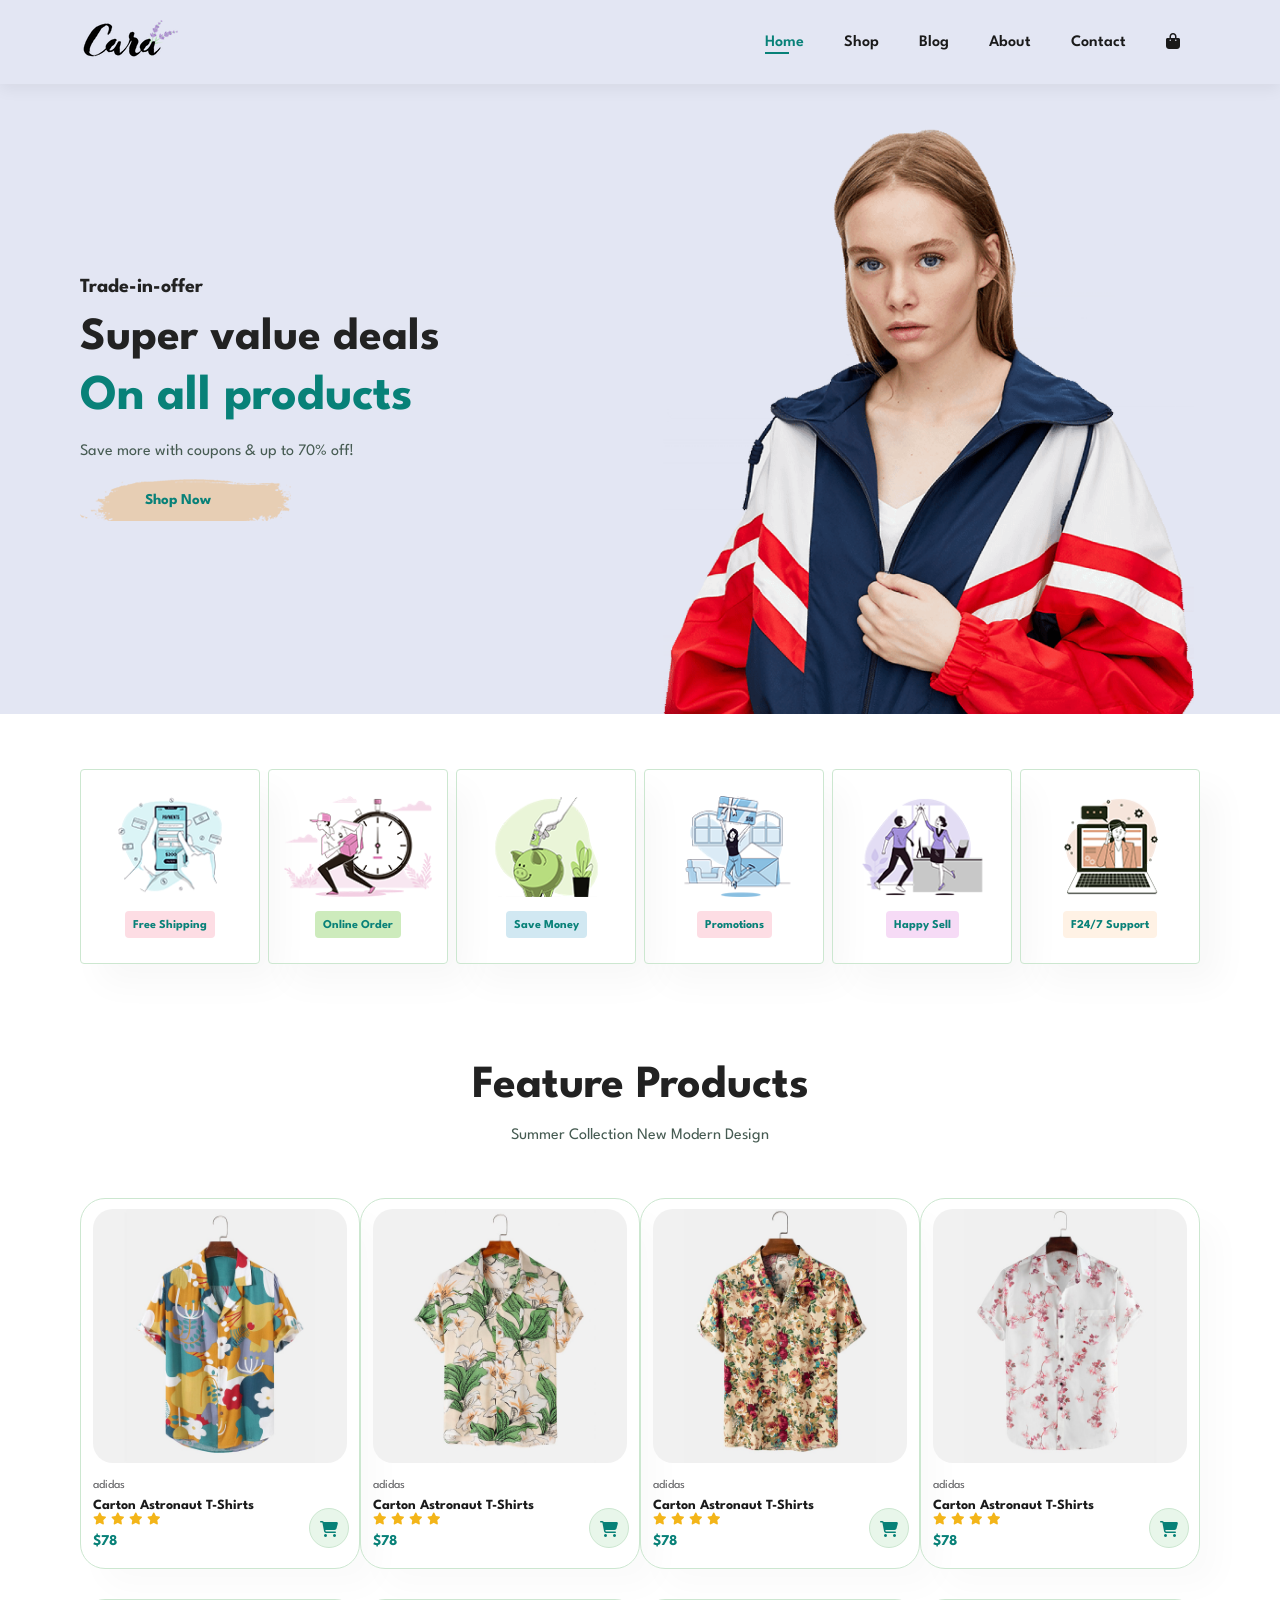
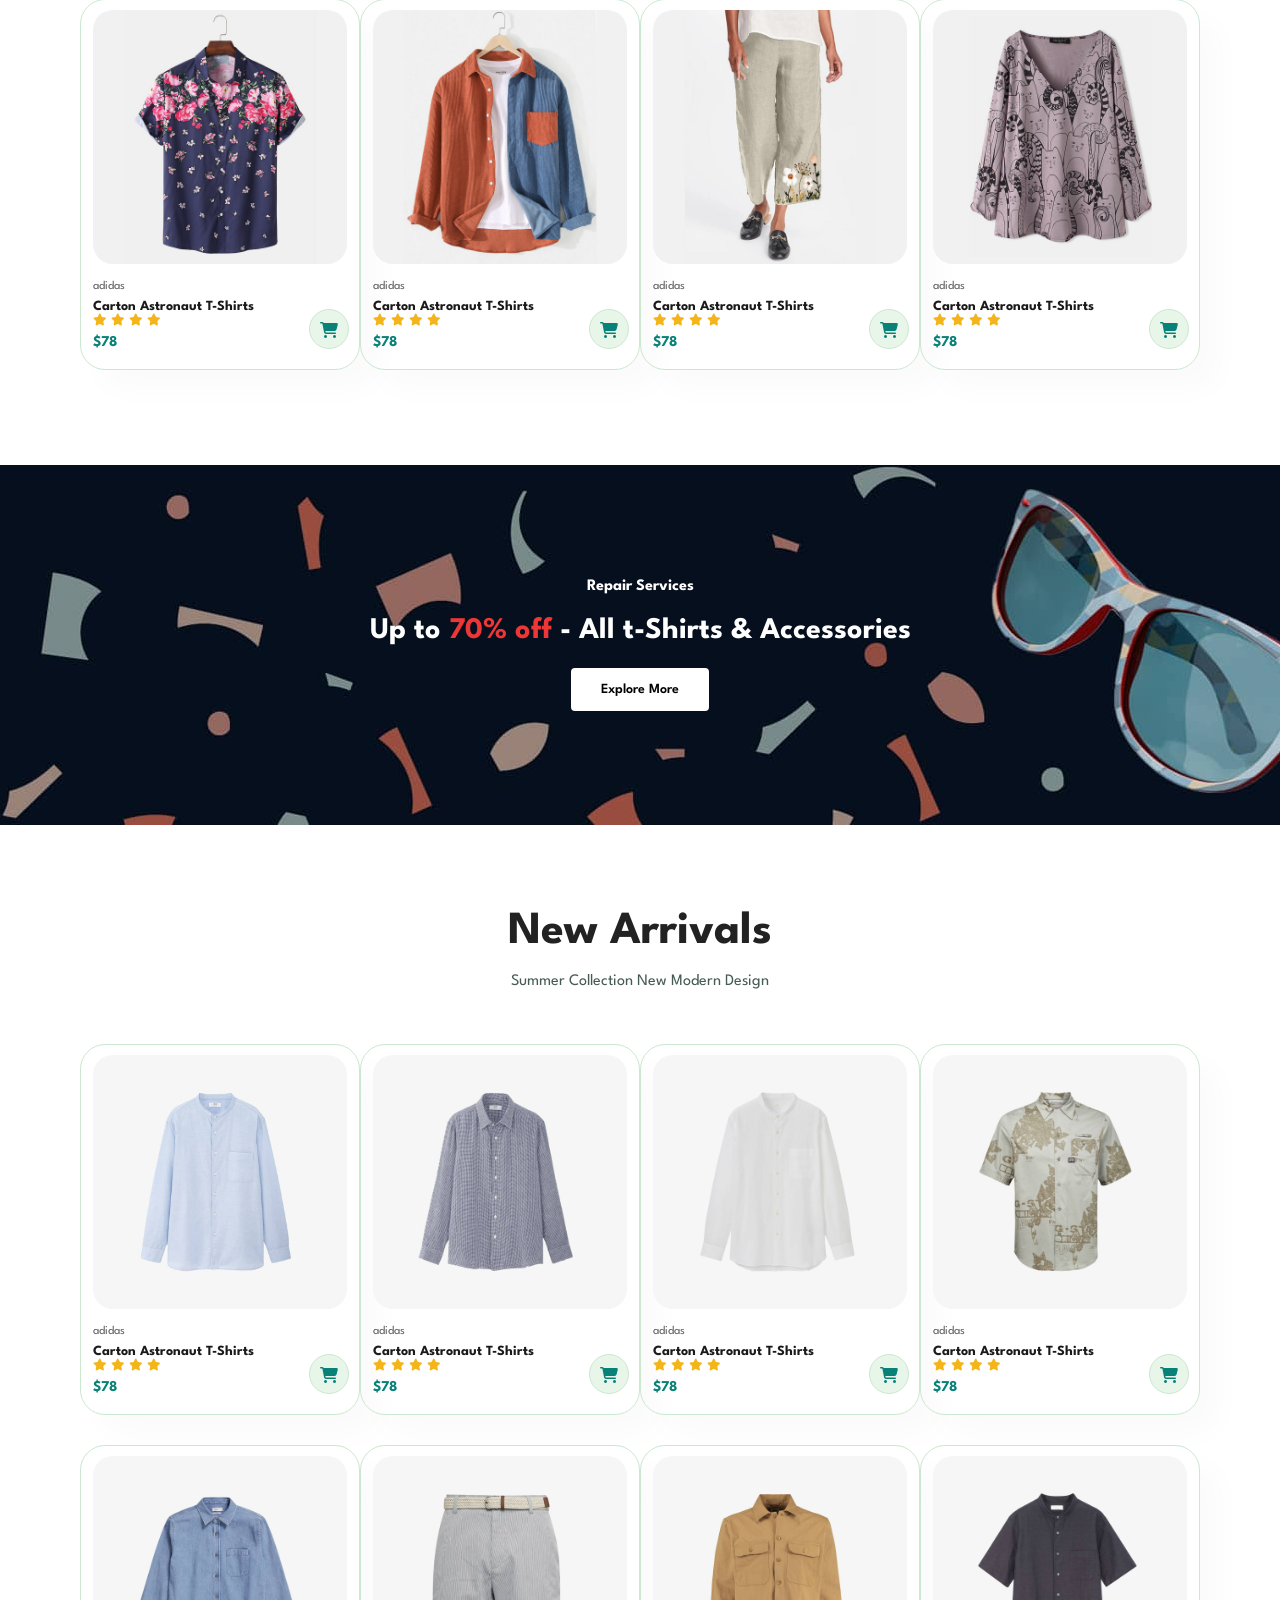
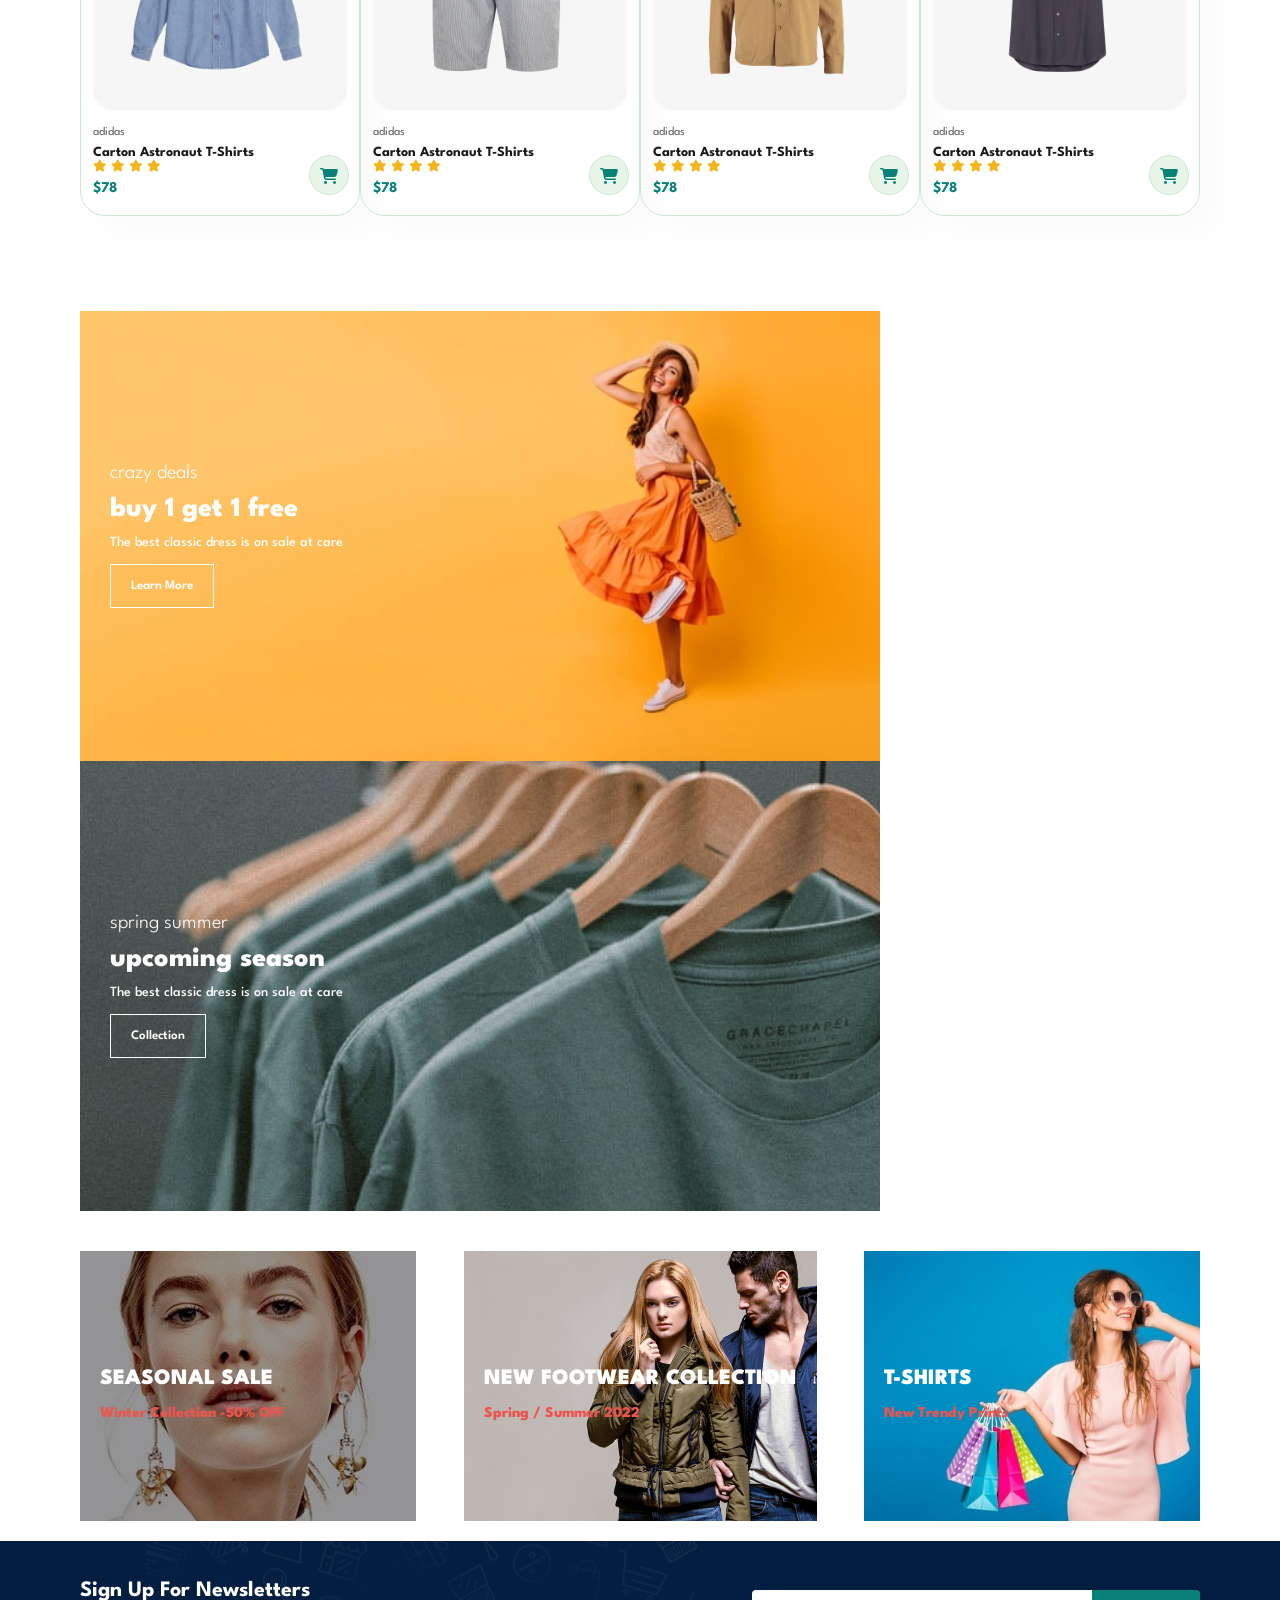
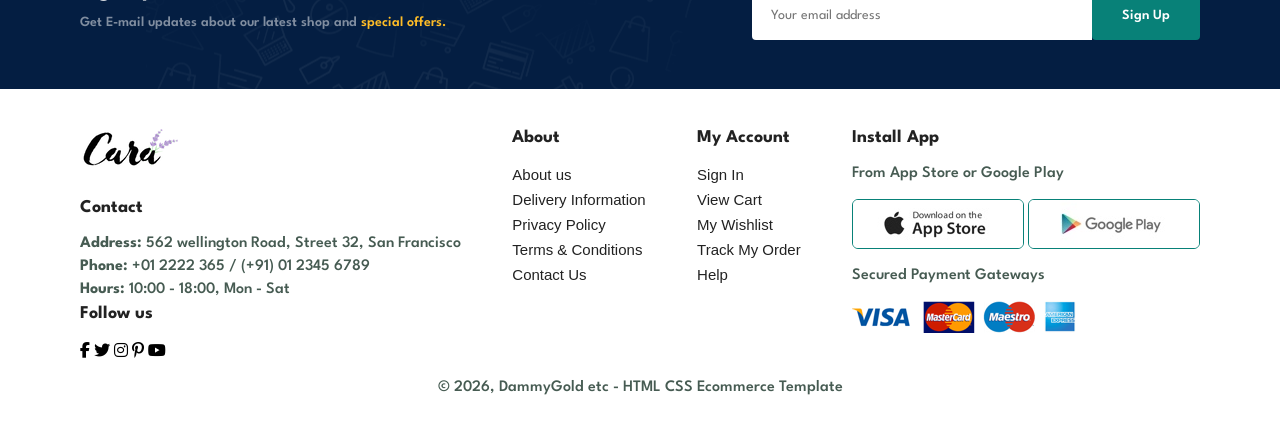
==== index.html @ b1c5bf8f "my practice on html css and javascript" ====
<!DOCTYPE html>
<html lang="en">

<head>
    <meta charset="UTF-8">
    <meta name="viewport" content="width=device-width, initial-scale=1.0">
    <title>FASHION | E-COMMERCE</title>
    <link rel="stylesheet" href="style.css">
    <link rel="stylesheet" href="https://cdnjs.cloudflare.com/ajax/libs/font-awesome/6.5.0/css/all.min.css">
</head>

<body>
    <section id="header">
        <a href="#"><img src="IMAGE/logo.png" class="logo" alt=""></a>
        <div>
            <ul id="navbar">
                <li><a class="active" href="index.html">Home</a></li>
                <li><a href="shop.html">Shop</a></li>
                <li><a href="blog.html">Blog</a></li>
                <li><a href="about.html">About</a></li>
                <li><a href="contact.html">Contact</a></li>
                <li id="lg-bag"><a href="cart.html"><i class="fa-solid fa-shopping-bag"></i></a></li>
                <a href="#" id="close"><i class="fa-solid fa-times "></i></a>
            </ul>
        </div>
        <div id="mobile">
            <a href="cart.html"><i class="fa-solid fa-shopping-bag"></i></a>
            <i id="bar" class="fa-solid fa-outdent"></i>
        </div>
    </section>
    <section id="hero">
        <h4>Trade-in-offer</h4>
        <h2>Super value deals</h2>
        <h1>On all products</h1>
        <p>Save more with coupons & up to 70% off!</p>
        <button>Shop Now</button>
    </section>
    <section id="feature" class="section-p1">
        <div class="feature-box">
            <img src="IMAGE/features/f1.png" alt="">
            <h6>Free Shipping</h6>
        </div>
        <div class="feature-box">
            <img src="IMAGE/features/f2.png " alt="">
            <h6>Online Order</h6>
        </div>
        <div class="feature-box">
            <img src="IMAGE/features/f3.png" alt="">
            <h6>Save Money</h6>
        </div>
        <div class="feature-box">
            <img src="IMAGE/features/f4.png" alt="">
            <h6>Promotions</h6>
        </div>
        <div class="feature-box">
            <img src="IMAGE/features/f5.png" alt="">
            <h6>Happy Sell</h6>
        </div>
        <div class="feature-box">
            <img src="IMAGE/features/f6.png" alt="">
            <h6>F24/7 Support</h6>
        </div>
    </section>
    <section id="product-1" class="section-p1">
        <h2>Feature Products</h2>
        <p>Summer Collection New Modern Design</p>
        <div class="pro-container">
            <div class="pro">
                <img src="IMAGE/products/f1.jpg" alt="">
                <div class="des">
                    <span>adidas </span>
                    <h5>Carton Astronaut T-Shirts</h5>
                    <div class="star">
                        <i class="fa-solid fa-star"></i>
                        <i class="fa-solid fa-star"></i>
                        <i class="fa-solid fa-star"></i>
                        <i class="fa-solid fa-star"></i>
                    </div>
                    <h4>$78</h4>
                </div>
                <a href=""><i class="fa fa-shopping-cart"></i></a>
            </div>
            <div class="pro">
                <img src="IMAGE/products/f2.jpg" alt="">
                <div class="des">
                    <span>adidas </span>
                    <h5>Carton Astronaut T-Shirts</h5>
                    <div class="star">
                        <i class="fa-solid fa-star"></i>
                        <i class="fa-solid fa-star"></i>
                        <i class="fa-solid fa-star"></i>
                        <i class="fa-solid fa-star"></i>
                    </div>
                    <h4>$78</h4>
                </div>
                <a href=""><i class="fa fa-shopping-cart"></i></a>
            </div>
            <div class="pro">
                <img src="IMAGE/products/f3.jpg" alt="">
                <div class="des">
                    <span>adidas </span>
                    <h5>Carton Astronaut T-Shirts</h5>
                    <div class="star">
                        <i class="fa-solid fa-star"></i>
                        <i class="fa-solid fa-star"></i>
                        <i class="fa-solid fa-star"></i>
                        <i class="fa-solid fa-star"></i>
                    </div>
                    <h4>$78</h4>
                </div>
                <a href=""><i class="fa fa-shopping-cart"></i></a>
            </div>
            <div class="pro">
                <img src="IMAGE/products/f4.jpg" alt="">
                <div class="des">
                    <span>adidas </span>
                    <h5>Carton Astronaut T-Shirts</h5>
                    <div class="star">
                        <i class="fa-solid fa-star"></i>
                        <i class="fa-solid fa-star"></i>
                        <i class="fa-solid fa-star"></i>
                        <i class="fa-solid fa-star"></i>
                    </div>
                    <h4>$78</h4>
                </div>
                <a href=""><i class="fa fa-shopping-cart"></i></a>
            </div>
            <div class="pro">
                <img src="IMAGE/products/f5.jpg" alt="">
                <div class="des">
                    <span>adidas </span>
                    <h5>Carton Astronaut T-Shirts</h5>
                    <div class="star">
                        <i class="fa-solid fa-star"></i>
                        <i class="fa-solid fa-star"></i>
                        <i class="fa-solid fa-star"></i>
                        <i class="fa-solid fa-star"></i>
                    </div>
                    <h4>$78</h4>
                </div>
                <a href=""><i class="fa fa-shopping-cart"></i></a>
            </div>
            <div class="pro">
                <img src="IMAGE/products/f6.jpg" alt="">
                <div class="des">
                    <span>adidas </span>
                    <h5>Carton Astronaut T-Shirts</h5>
                    <div class="star">
                        <i class="fa-solid fa-star"></i>
                        <i class="fa-solid fa-star"></i>
                        <i class="fa-solid fa-star"></i>
                        <i class="fa-solid fa-star"></i>
                    </div>
                    <h4>$78</h4>
                </div>
                <a href=""><i class="fa fa-shopping-cart"></i></a>
            </div>
            <div class="pro">
                <img src="IMAGE/products/f7.jpg" alt="">
                <div class="des">
                    <span>adidas </span>
                    <h5>Carton Astronaut T-Shirts</h5>
                    <div class="star">
                        <i class="fa-solid fa-star"></i>
                        <i class="fa-solid fa-star"></i>
                        <i class="fa-solid fa-star"></i>
                        <i class="fa-solid fa-star"></i>
                    </div>
                    <h4>$78</h4>
                </div>
                <a href=""><i class="fa fa-shopping-cart"></i></a>
            </div>
            <div class="pro">
                <img src="IMAGE/products/f8.jpg" alt="">
                <div class="des">
                    <span>adidas </span>
                    <h5>Carton Astronaut T-Shirts</h5>
                    <div class="star">
                        <i class="fa-solid fa-star"></i>
                        <i class="fa-solid fa-star"></i>
                        <i class="fa-solid fa-star"></i>
                        <i class="fa-solid fa-star"></i>
                    </div>
                    <h4>$78</h4>
                </div>
                <a href=""><i class="fa fa-shopping-cart"></i></a>
            </div>
        </div>

    </section>
    <section id="banner" class="section-m1">
        <h4>Repair Services</h4>
        <h2>Up to <span>70% off</span> - All t-Shirts & Accessories</h2>
        <button class="normal">Explore More</button>
    </section>
        <section id="product-1" class="section-p1">
        <h2>New Arrivals</h2>
        <p>Summer Collection New Modern Design</p>
        <div class="pro-container">
            <div class="pro">
                <img src="IMAGE/products/n1.jpg" alt="">
                <div class="des">
                    <span>adidas </span>
                    <h5>Carton Astronaut T-Shirts</h5>
                    <div class="star">
                        <i class="fa-solid fa-star"></i>
                        <i class="fa-solid fa-star"></i>
                        <i class="fa-solid fa-star"></i>
                        <i class="fa-solid fa-star"></i>
                    </div>
                    <h4>$78</h4>
                </div>
                <a href=""><i class="fa fa-shopping-cart"></i></a>
            </div>
            <div class="pro">
                <img src="IMAGE/products/n2.jpg" alt="">
                <div class="des">
                    <span>adidas </span>
                    <h5>Carton Astronaut T-Shirts</h5>
                    <div class="star">
                        <i class="fa-solid fa-star"></i>
                        <i class="fa-solid fa-star"></i>
                        <i class="fa-solid fa-star"></i>
                        <i class="fa-solid fa-star"></i>
                    </div>
                    <h4>$78</h4>
                </div>
                <a href=""><i class="fa fa-shopping-cart"></i></a>
            </div>
            <div class="pro">
                <img src="IMAGE/products/n3.jpg" alt="">
                <div class="des">
                    <span>adidas </span>
                    <h5>Carton Astronaut T-Shirts</h5>
                    <div class="star">
                        <i class="fa-solid fa-star"></i>
                        <i class="fa-solid fa-star"></i>
                        <i class="fa-solid fa-star"></i>
                        <i class="fa-solid fa-star"></i>
                    </div>
                    <h4>$78</h4>
                </div>
                <a href=""><i class="fa fa-shopping-cart"></i></a>
            </div>
            <div class="pro">
                <img src="IMAGE/products/n4.jpg" alt="">
                <div class="des">
                    <span>adidas </span>
                    <h5>Carton Astronaut T-Shirts</h5>
                    <div class="star">
                        <i class="fa-solid fa-star"></i>
                        <i class="fa-solid fa-star"></i>
                        <i class="fa-solid fa-star"></i>
                        <i class="fa-solid fa-star"></i>
                    </div>
                    <h4>$78</h4>
                </div>
                <a href=""><i class="fa fa-shopping-cart"></i></a>
            </div>
            <div class="pro">
                <img src="IMAGE/products/n5.jpg" alt="">
                <div class="des">
                    <span>adidas </span>
                    <h5>Carton Astronaut T-Shirts</h5>
                    <div class="star">
                        <i class="fa-solid fa-star"></i>
                        <i class="fa-solid fa-star"></i>
                        <i class="fa-solid fa-star"></i>
                        <i class="fa-solid fa-star"></i>
                    </div>
                    <h4>$78</h4>
                </div>
                <a href=""><i class="fa fa-shopping-cart"></i></a>
            </div>
            <div class="pro">
                <img src="IMAGE/products/n6.jpg" alt="">
                <div class="des">
                    <span>adidas </span>
                    <h5>Carton Astronaut T-Shirts</h5>
                    <div class="star">
                        <i class="fa-solid fa-star"></i>
                        <i class="fa-solid fa-star"></i>
                        <i class="fa-solid fa-star"></i>
                        <i class="fa-solid fa-star"></i>
                    </div>
                    <h4>$78</h4>
                </div>
                <a href=""><i class="fa fa-shopping-cart"></i></a>
            </div>
            <div class="pro">
                <img src="IMAGE/products/n7.jpg" alt="">
                <div class="des">
                    <span>adidas </span>
                    <h5>Carton Astronaut T-Shirts</h5>
                    <div class="star">
                        <i class="fa-solid fa-star"></i>
                        <i class="fa-solid fa-star"></i>
                        <i class="fa-solid fa-star"></i>
                        <i class="fa-solid fa-star"></i>
                    </div>
                    <h4>$78</h4>
                </div>
                <a href=""><i class="fa fa-shopping-cart"></i></a>
            </div>
            <div class="pro">
                <img src="IMAGE/products/n8.jpg" alt="">
                <div class="des">
                    <span>adidas </span>
                    <h5>Carton Astronaut T-Shirts</h5>
                    <div class="star">
                        <i class="fa-solid fa-star"></i>
                        <i class="fa-solid fa-star"></i>
                        <i class="fa-solid fa-star"></i>
                        <i class="fa-solid fa-star"></i>
                    </div>
                    <h4>$78</h4>
                </div>
                <a href=""><i class="fa fa-shopping-cart"></i></a>
            </div>
        </div>

    </section>
    <section id="sm-banner" class="section-p1">
        <div class="banner-box">
            <h4>crazy deals</h4>
            <h2>buy 1 get 1 free</h2>
            <span>The best classic dress is on sale at care</span>
            <button class="win">Learn More</button>
        </div>
        <div class="banner-box banner-box2">
            <h4>spring summer</h4>
            <h2>upcoming season</h2>
            <span>The best classic dress is on sale at care</span>
            <button class="win">Collection</button>
        </div>

    </section>
    <section id="banner-3">
        <div class="banner-box">
            <h2>SEASONAL SALE</h2>
            <h3>Winter Collection -50% OFF</h3>
        </div>
        <div class="banner-box banner-box2">
            <h2>NEW FOOTWEAR COLLECTION</h2>
            <h3>Spring / Summer 2022</h3>
        </div>
        <div class="banner-box banner-box3">
            <h2>T-SHIRTS</h2>
            <h3>New Trendy Prints</h3>
        </div>

    </section>
    <section id="newsletter" class="section-p1" class="section-m1">
        <div class="newstext">
            <h4>Sign Up For Newsletters</h4>
            <p>Get E-mail updates about our latest shop and <span>special offers.</span></p>
        </div>
        <div class="form">
            <input type="text" placeholder="Your email address">
            <button class="normal">Sign Up</button>
        </div>

    </section>
    <footer class="section-p1">
        <div class="col">
            <img class="logo" src="IMAGE/logo.png" alt="">
            <h4>Contact</h4>
            <p><strong>Address:</strong> 562 wellington Road, Street 32, San Francisco</p>
            <p><strong>Phone:</strong> +01 2222 365 / (+91) 01 2345 6789</p>
            <p><strong>Hours:</strong> 10:00 - 18:00, Mon - Sat</p> 
            <div class="follo">
                <h4>Follow us</h4>
                <div class="icon">
                    <i class="fab fa-facebook-f"></i>
                    <i class="fab fa-twitter"></i> 
                    <i class="fab fa-instagram"></i>
                    <i class="fab fa-pinterest-p"></i>
                    <i class="fab fa-youtube"></i>
                </div>
            </div>
        </div>
        <div class="col">
            <h4>About</h4>
            <a href="#">About us</a>
            <a href="#">Delivery Information</a>
            <a href="#">Privacy Policy</a>
            <a href="#">Terms & Conditions</a>
            <a href="#">Contact Us</a>
        </div>
        <div class="col">
            <h4>My Account</h4>
            <a href="#">Sign In</a>
            <a href="#">View Cart</a>
            <a href="#">My Wishlist</a>
            <a href="#">Track My Order</a>
            <a href="#">Help</a>
        </div>
        <div class="col install">
            <h4>Install App</h4>
            <p>From App Store or Google Play</p>
            <div class="row">
                <img src="IMAGE/pay/app.jpg" alt="">
                <img src="IMAGE/pay/play.jpg" alt="">
            </div>
            <p>Secured Payment Gateways</p>
            <img src="IMAGE/pay/pay.png" alt=""> 
        </div>
        <div class="copyright">
            <p>&copy; 2026, DammyGold etc - HTML CSS Ecommerce Template </p>
        </div>
        
    </footer>
</body>
<script src="script.js"></script>

</html>
---- style.css ----
@import url('https://fonts.googleapis.com/css2?family=Spartan:wght@100;200;300;400;500;600;700;800;900&display=swap');

* {
    margin: 0;
    padding: 0;
    box-sizing: border-box;
    font-family: 'Spartan', sans-serif;
}

h1 {
    font-size: 50px;
    line-height: 64px;
    color: #222;
}

h2 {
    font-size: 46px;
    line-height: 54px;
    color: #222;
}

h4 {
    font-size: 20px;
    color: #222;
}

h6 {
    font-weight: 700;
    font-size: 12px;
}

p {
    font-size: 16px;
    color: #465b52;
    margin: 15px 0 20px 0;
}

.section-p1 {
    padding: 40px 80px;
}

.section-m1 {
    margin: 40px 0;
}

button.normal {
    font-size: 14px;
    font-weight: 600;
    padding: 15px 30px;
    color: #000;
    background-color: #fff;
    border-radius: 4px;
    cursor: pointer;
    border: none;
    outline: none;
    transition: 0.2s;
}

button.win {
    font-size: 13px;
    font-weight: 600;
    padding: 15px 20px;
    color: #fff;
    background-color: transparent;
    cursor: pointer;
    border: 1px solid #fff;
    outline: none;
    transition: 0.2s;
}

body {
    width: 100%;
}

/* header start */
#header {
    padding: 20px 80px;
    background-color: #e3e6f3;
    display: flex;
    align-items: center;
    justify-content: space-between;
    box-shadow: 0 5px 15px rgba(0, 0, 0, 0.06);
    z-index: 999;
    position: sticky;
    top: 0;
    left: 0;
}

#navbar {
    display: flex;
    align-items: center;
    justify-content: center;
}

#navbar li {
    list-style: none;
    padding: 0 20px;
    position: relative;
}

#navbar li a {
    text-decoration: none;
    font-size: 16px;
    font-weight: 600;
    color: #1a1a1a;
    transition: 0.3s ease;
}

#navbar li a:hover,
#navbar li a.active {
    color: #088178;
}

#navbar li a.active::after,
#navbar li a:hover::after {
    content: "";
    width: 30%;
    height: 2px;
    background: #088178;
    position: absolute;
    bottom: -4px;
    left: 20px;
}

#mobile {
    display: none;
    align-items: center;
}

#close {
    display: none;
}

/* Hero Page */
#hero {
    background-image: url(IMAGE/hero4.png);
    height: 70vh;
    width: 100%;
    background-position: top 25% right 0;
    background-size: cover;
    padding: 0 80px;
    display: flex;
    align-items: flex-start;
    justify-content: center;
    flex-direction: column;
}

#hero h4 {
    padding-bottom: 15px;
}

#hero h1 {
    color: #088178;
}

#hero button {
    background-image: url(IMAGE/button.png);
    background-color: transparent;
    color: #088178;
    border: 0;
    padding: 14px 80px 14px 65px;
    background-repeat: no-repeat;
    cursor: pointer;
    font-weight: 700;
    font-size: 15px;
}

/* FEATURE PAGE */
#feature {
    display: flex;
    align-items: center;
    justify-content: space-between;
    flex-wrap: wrap;
}

#feature .feature-box {
    width: 180px;
    text-align: center;
    padding: 25px 15px;
    box-shadow: 20px 20px 34px rgba(0, 0, 0, 0.03);
    border: 1px solid #cce7d0;
    border-radius: 4px;
    margin: 15px 0;
}

#feature .feature-box:hover {
    box-shadow: 10px 10px 54px rgba(70, 62, 221, 0.1);
}

#feature .feature-box img {
    width: 100%;
    margin-bottom: 10px;
}

#feature .feature-box h6 {
    display: inline-block;
    padding: 9px 8px 6px 8px;
    line-height: 1;
    border-radius: 4px;
    color: #088178;
    background-color: #fddde4;
}

#feature .feature-box:nth-child(2) h6 {
    background-color: #cdebbc;
}

#feature .feature-box:nth-child(3) h6 {
    background-color: #d1e8f2;
}

#feature .feature-bo:nth-child(4) h6 {
    background-color: #cdd4f8;
}

#feature .feature-box:nth-child(5) h6 {
    background-color: #f6dbf6;
}

#feature .feature-box:nth-child(6) h6 {
    background-color: #fff2e5;
}

/* Product page */
#product-1 {
    text-align: center;
}

#product-1 .pro {
    width: 23%;
    min-width: 280px;
    padding: 10px 12px;
    border: 1px solid #cce7d0;
    border-radius: 25px;
    cursor: pointer;
    box-shadow: 20px 20px 30px rgba(0, 0, 0, 0.02);
    margin: 15px 0;
    position: relative;
}

#product-1 .pro:hover {
    box-shadow: 20px 20px 30px rgba(0, 0, 0, 0.06);
}

#product-1 .pro img {
    width: 100%;
    border-radius: 20px;
}

#product-1 .pro .des {
    text-align: start;
    padding: 10px 0;
}

#product-1 .pro .des span {
    color: #606063;
    font-size: 12px;
}

#product-1 .pro .des h5 {
    padding-top: 7px;
    color: #1a1a1a;
    font-size: 14px;
}

#product-1 .pro .des i {
    font-size: 12px;
    color: rgb(243, 181, 25);
}

#product-1 .pro .des h4 {
    padding-top: 7px;
    font-size: 15px;
    font-weight: 700;
    color: #088178;
}

#product-1 .pro .fa-shopping-cart {
    width: 40px;
    height: 40px;
    line-height: 40px;
    background-color: #e8f6ea;
    border-radius: 50px;
    font-weight: 700;
    color: #088178;
    border: 1px solid #cce7d0;
    position: absolute;
    bottom: 20px;
    right: 10px;
}

#product-1 .pro-container {
    display: flex;
    justify-content: space-between;
    align-items: center;
    padding-top: 20px;
    flex-wrap: wrap;
}

/* Banner page */
#banner {
    display: flex;
    flex-direction: column;
    justify-content: center;
    align-items: center;
    text-align: center;
    background-image: url(IMAGE/banner/b2.jpg);
    width: 100%;
    height: 40vh;
    background-size: cover;
    background-position: center;
}

#banner h4 {
    color: #fff;
    font-size: 16px;
}

#banner h2 {
    color: #fff;
    font-size: 30px;
    padding: 10px 0;
}

#banner h2 span {
    color: #ef3636;
}

#banner button:hover {
    color: #fff;
    background: #088178;
}

/* banner box  */
#sm-banner {
    display: flex;
    justify-content: space-between;
    flex-wrap: wrap;
}

#sm-banner .banner-box {
    display: flex;
    flex-direction: column;
    justify-content: center;
    align-items: flex-start;
    background-image: url(IMAGE/banner/b17.jpg);
    min-width: 800px;
    height: 50vh;
    background-size: cover;
    background-position: center;
    padding: 30px;
}

#sm-banner .banner-box2 {
    background-image: url(IMAGE/banner/b10.jpg);
}

#sm-banner h4 {
    color: #fff;
    font-size: 20px;
    font-weight: 300;
}

#sm-banner h2 {
    color: #fff;
    font-size: 28px;
    font-weight: 800;
}

#sm-banner span {
    color: #fff;
    font-size: 14px;
    font-weight: 500;
    padding-bottom: 15px;
}

#sm-banner .banner-box:hover button {
    background: #088178;
    border: 1px solid #088178;

}

/* BANNER 3 */
#banner-3 {
    display: flex;
    justify-content: space-between;
    flex-wrap: wrap;
    padding: 0 80px;
}

#banner-3 .banner-box {
    display: flex;
    flex-direction: column;
    justify-content: center;
    align-items: flex-start;
    background-image: url(IMAGE/banner/b7.jpg);
    min-width: 30%;
    height: 30vh;
    background-size: cover;
    background-position: center;
    padding: 20px;
    margin-bottom: 20px;
}

#banner-3 .banner-box2 {
    background-image: url(IMAGE/banner/b4.jpg);
}

#banner-3 .banner-box3 {
    background-image: url(IMAGE/banner/b18.jpg);
}

#banner-3 h2 {
    color: #fff;
    font-weight: 900;
    font-size: 22px;
}

#banner-3 h3 {
    color: #ec544e;
    font-weight: 800;
    font-size: 15px;
}

/* NEWSLETTER */
#newsletter {
    display: flex;
    justify-content: space-between;
    flex-wrap: wrap;
    align-items: center;
    background-image: url(IMAGE/banner/b14.png);
    background-repeat: no-repeat;
    background-position: 20% 30%;
    background-color: #041e42;
}

#newsletter h4 {
    font-size: 22px;
    font-weight: 700;
    color: #fff;
}

#newsletter p {
    font-size: 14px;
    font-weight: 600;
    color: #818ea0;
}

#newsletter p span {
    color: #ffbd27;
}

#newsletter .form {
    display: flex;
    width: 40%;
}

#newsletter input {
    height: 3.125rem;
    padding: 0 1.25em;
    font-size: 14px;
    width: 100%;
    border: 1px solid transparent;
    border-radius: 4px;
    outline: none;
    border-top-right-radius: 0;
    border-bottom-right-radius: 0;
}

#newsletter button {
    background-color: #088178;
    color: #fff;
    white-space: nowrap;
    border-top-left-radius: 0;
    border-top-left-radius: 0;
}

/* footer section */
footer {
    display: flex;
    flex-wrap: wrap;
    justify-content: space-between;
}

footer .col {
    display: flex;
    flex-direction: column;
    align-items: flex-start;
    margin-bottom: 20px;
}

footer .logo {
    margin-bottom: 30px;
}

footer h4 {
    font-size: 18px;
    font-weight: 700;
    padding-bottom: 20px;
}

footer p {
    font-size: 16px;
    font-weight: 550;
    margin: 0 0 8px 0;
}

footer a {
    font-size: 15px;
    font-family: 'Segoe UI', Tahoma, Geneva, Verdana, sans-serif;
    font-weight: 500;
    text-decoration: none;
    color: #222;
    margin: 0 0 8px 0;
}

footer .follow {
    margin-top: 20px;
}

footer .follow i {
    color: #465b52;
    padding-right: 4px;
    cursor: pointer;
}

footer .install .row img {
    border: 1px solid #088178;
    border-radius: 6px;
}

footer .install img {
    margin: 10px 0 15px 0;
}

footer .follow i:hover,
footer a:hover {
    color: #088178;
}

footer .copyright {
    width: 100%;
    text-align: center;
}

/* RESPONSIVENESS */
@media (max-width: 799px) {
    .section-p1 {
        padding: 40px 40px;
    }

    #navbar {
        display: flex;
        flex-direction: column;
        align-items: flex-start;
        justify-content: flex-start;
        position: fixed;
        top: 0;
        right: -300px;
        height: 100vh;
        width: 300px;
        background-color: #e3e6f3;
        box-shadow: 0 40px 60px rgba(0, 0, 0, 0.1);
        padding: 80px 0 0 10px;
        transition: 0.3s;
    }

    #navbar.active {
        right: 0px;
    }

    #navbar li {
        margin-bottom: 25px;
    }

    #mobile {
        display: flex;
        align-items: center;
    }

    #mobile i {
        color: #1a1a1a;
        font-size: 24px;
        padding-left: 20px;
    }

    #close {
        display: initial;
        position: absolute;
        top: 30px;
        left: 30px;
        color: #222;
        font-size: 24px;
    }

    #lg-bag {
        display: none;

    }

    #hero {
        height: 70vh;
        padding: 0 80px;
        background-position: top 305 right 30%;
    }

    #feature {
        justify-content: center;
    }

    #feature .feature-box {
        margin: 15px 15px;
    }

    #product-1 .pro-container {
        justify-content: center;
    }

    #product-1 .pro {
        margin: 15px;
    }

    #banner {
        height: 20vh;
    }

    #sm-banner .banner-box {

        min-width: 100%;
        height: 50vh;
        padding: 30px;
    }

    #banner-3 {
        padding: 0 40px;
    }

    #banner-3 .banner-box {
        width: 28%;
    }

    #newsletter .form {
        width: 70%;
    }

    /* blog */
    #blog .blog-img {
    width: 100% !important;
    margin-right: 0px !important;
}
#blog .blog-box{
    display: flex;
    gap: 40px!important;
}
#blog img{
    height: 200px !important;
} 
#blog .blog-box h1{
    font-size: 60px !important;
    
}
/* contact page */
#form-details {
    padding: 40px !important;
    border: 1px solid #e1e1e1;
}
#form-details form {
    width: 50% !important;
}
/* cart page */

}

@media (max-width: 477px) {
    .section-p1 {
        padding: 20px;
    }

    #header {
        padding: 10px 30px;
    }

    h1 {
        font-size: 38px;
    }

    h2 {
        font-size: 32px;

    }

    #hero {
        padding: 0 20px;
        background-position: 55%;
    }

    #feature {
        justify-content: space-between;
    }

    #feature .feature-box {
        width: 155px;
        margin: 0 0 15px 0;
    }

    #product-1 .pro {
        width: 100%;
    }

    #banner {
        height: 40vh;
    }

    #sm-banner .banner-box {
        height: 40vh;
    }

    #sm-banner .banner-box2 {
        margin-top: 20px;
    }

    #banner-3 {
        padding: 0 20px;
    }

    #banner-3 .banner-box {
        width: 100%;
    }
    #newsletter .form{
    width: 100%;
} 
#newsletter {
    padding:40px 20px;
}
footer .copyright{
    text-align: start;
} 

/* SINGLE PRODUCT */
#prodetails{
    display: flex;
    flex-direction: column;
}
#prodetails .single-pro-image {
    width: 100% !important;
    margin-right: 0px;
}
#prodetails .single-pro-details {
    width: 100% !important;
}
/* BLOG PAGE */
#blog .blog-box {
    display: flex;
    flex-direction: column;
    align-items: flex-start;
}
#blog {
    padding: 100px 20px 0 20px !important;
}
#blog .blog-img {
    width: 100% !important;
    margin-right: 0px !important;
}
/* ABOUT PAGE  */
#about-head {
    flex-direction: column;
}
#about-head img {
    width: 100% !important;
    margin-bottom: 20px;
}
#about-head div {
    padding-left: 0px !important;
}
#about-app .video {
    width: 100% !important;
}
h1 {
    font-size: 30px !important;
}
/* Contact Page */
#contact-details {
    flex-direction: column;   
}
#contact-details .details {
    width: 100% !important;
    margin-bottom: 30px !important;
}
#contact-details .map {
    width: 100% !important;
}
#form-details {
    margin: 10px !important;
    padding: 30px 10px !important;
    flex-wrap: wrap;
}
#form-details form {
    width: 100% !important;
    margin-bottom: 30px!important;
}
/* cart page */
#cart-add {
    flex-direction: column;
}
#coupon{
    width: 100% !important;
}
#subtotal {
    width: 100% !important;
    padding: 20px !important;
}
}



/* SHOP STYLING */
#page-header{
    background-image: url(IMAGE/banner/b1.jpg);
    width: 100%;
    height: 40vh;
    background-size: cover;
    display: flex;
    justify-content: center;
    text-align: center;
    flex-direction: column;
    padding: 14px;
}
#page-header h2, #page-header p {
    color: #fff;
}
#pagination{
    text-align: center;
}
#pagination a{
    text-decoration: none;
    background-color: #088178;
    padding: 15px 20px;
    border-radius: 4px;
    color: #fff;
    font-weight: 600;
}
#pagination a i{
    font-size: 16px;
    font-weight: 600;
}

/* SINGLE PRODUCT */
#prodetails{
    display: flex;
    margin-top: 20px;

}
#prodetails .single-pro-image{
    width: 30%;
    margin-right: 50px;
}
.small-img-group{
    display: flex;
    justify-content: space-between;
}
.small-img-col{
    flex-basis: 24%;
    cursor: pointer;
}

#prodetails .single-pro-details{
    width: 30%;
    padding-top: 30px;
}
#prodetails .single-pro-details h4{
    padding: 40px 0 20px 0;
}
#prodetails .single-pro-details h2{
    font-size: 26px;
}
#prodetails .single-pro-details select{
    display: block;
    padding: 5px 10px;
    margin-bottom: 10px;
}
#prodetails .single-pro-details input{
    width: 50px;
    height: 47px;
    padding-left: 10px;
    font-size: 16px;
    margin-right: 10px;
}
#prodetails .single-pro-details input:focus{
    outline: none;
}
#prodetails .single-pro-details button{
    background-color: #088178;
    color: #fff;
}
#prodetails .single-pro-details span{
    line-height: 25px;
    text-align: justify!important;
    font-size: 18px;
}


/* BLOG STYLING */
#page-header.blog-header{
    background-image: url(IMAGE/banner/b19.jpg);
}
#blog{
    padding: 150px 150px 0 150px;
}

#blog .blog-box{
    display: flex;
    align-items: center;
    width: 100%;
    position: relative;
    padding-bottom: 90px;
}
#blog .blog-img{
    width: 50%; 
    margin-right: 40px;
}
#blog img{
    width: 100%;
    height: 400px;
    object-fit: cover;
} 
#blog .blog-details a{
    text-decoration: none;
    font-size: 20px;
    color: #000;
    font-weight: 700;
    position: relative;
    transition: 0.3s;
}
#blog .blog-details a::after{
    content: "";
    width: 50px;
    height: 1px;
    background-color: #000;
    position: absolute;
    top: 9px;
    right: -60px;
}
#blog .blog-details a:hover{
    color: #088178;
}
#blog .blog-details a:hover::after{
    background-color: #088178;
}
#blog .blog-box h1{
    position: absolute;
    top: -40px;
    left: 0;
    font-size: 80px;
    font-weight: 700;
    color: #c9cbce;
    z-index: -9;
}


/* ABOUT STYLING */
#page-header.about-header{
    background-image: url(IMAGE/about/banner.png);
}
#about-head{
    display: flex;
    align-items: center;
}
#about-head img{
    width: 50%;
    height: auto;
}
#about-head div{
    padding-left: 40px;
}
#about-app{
    text-align: center;
}
#about-app .video{
    width: 70%;
    height: 100%;
    margin: 30px auto 0 auto;
}
#about-app .video video{
    width: 100%;
    height: 100%;
    border-radius: 20px;
}


/* contact page */
#contact-details{
    display: flex;
    align-items: center;
    justify-content: space-between;
}
#contact-details .details{
    width: 40%;
}
#contact-details .details span, #form-details form span{
    font-size: 20px;
}
#contact-details .details h2, #form-details form h2{
    font-size: 26px;
    line-height: 35px;
    padding: 20px 0;
}
#contact-details .details h3{
    font-size: 16px;
    padding-bottom: 15px;
}
#contact-details .details li{
    list-style: none;
    display: flex;
    padding: 10px 0;
}
#contact-details .details li i{
    font-size: 14px;
    padding-right: 22px;
}
#contact-details .details li p{
    margin: 0;
    font-size: 14px;
}
#contact-details .map{
    width: 55%;
    height: 400px;
}
#contact-details .map iframe{
    width: 100%;
    height: 100%;
}
#form-details{
    display: flex;
    justify-content: space-between;
    margin: 30px;
    padding: 80px;
    border: 1px solid #e1e1e1 ;
}
#form-details form{
    width: 65%;
    display: flex;
    flex-direction: column;
    align-items: flex-start;
}
#form-details form input, #form-details form  textarea{
    width: 100%;
    padding: 12px 15px;
    outline: none;
    margin-bottom: 20px;
    border: 1px solid #e1e1e1;
}
#form-details form button{
    background-color: #088178;
    color: white;
}
#form-details .people div{
    padding-bottom: 25px;
    display: flex;
    align-items: flex-start;
}
#form-details .people div img{
    width: 65px;
    height: 65px;
    object-fit: cover;
    margin-right: 15px;
}
#form-details .people div p{
    margin: 0;
    font-size: 13px;
    line-height: 25px;
}
#form-details .people div p span{
    display: block;
    font-size: 16px;
    font-weight: 600;
    color: #000;
}
/* CART PAGE */
#cart{
    overflow-x: auto;
}
#cart table{
    width: 100%;
    border-collapse: collapse;
    table-layout: fixed;
    white-space: nowrap;
}
#cart table img{
    width: 70px;
}
#cart table td:nth-child(1){
    width: 100px;
    text-align: center;
}
#cart table td:nth-child(2){
    width: 150px;
    text-align: center;
}
#cart table td:nth-child(3){
    width: 250px;
    text-align: center;
}
#cart table td:nth-child(4),#cart table td:nth-child(5),#cart table td:nth-child(6){
    width: 150px;
    text-align: center;
}
#cart table td:nth-child(5) input{
    width: 70px;
    padding: 10px 5px 10px 15px;
}
#cart table thead{
    border: 1px solid #e2e9e1;
    border-left: none;
    border-right: none;
}
#cart table thead td{
    font-weight: 700;
    text-transform: uppercase;
    font-size: 13px;
    padding: 18px 0;
}
#cart table tbody tr td{
    padding-top: 15px;
}
#cart table tbody td{
    font-size: 13px;
}
#cart-add{
    display: flex;
    flex-wrap: wrap;
    justify-content: space-between;
}
#coupon{
    width: 50%;
    margin-bottom: 30px;
}
#coupon h3, #subtotal h3{
    padding-bottom: 15px;
}
#coupon input{
    padding: 10px 20px;
    outline: none;
    width: 60%;
    margin-right: 10px;
    border: 1px solid #e2e9e1;
}
#coupon button, #subtotal button{
    background-color: #088178;
    color: #fff;
    padding: 12px 20px;
}
#subtotal{
    width: 50%;
    margin-bottom: 30px;
    border: 1px solid #e2e9e1;
    padding: 30px;
}
#subtotal table{
    border-collapse: collapse;
    width: 100%;
    margin-bottom: 20px;
}
#subtotal table td{
    width: 50%;
    border: 1px solid #e2e9e1;
    padding: 10px;
    font-size: 13px;
}
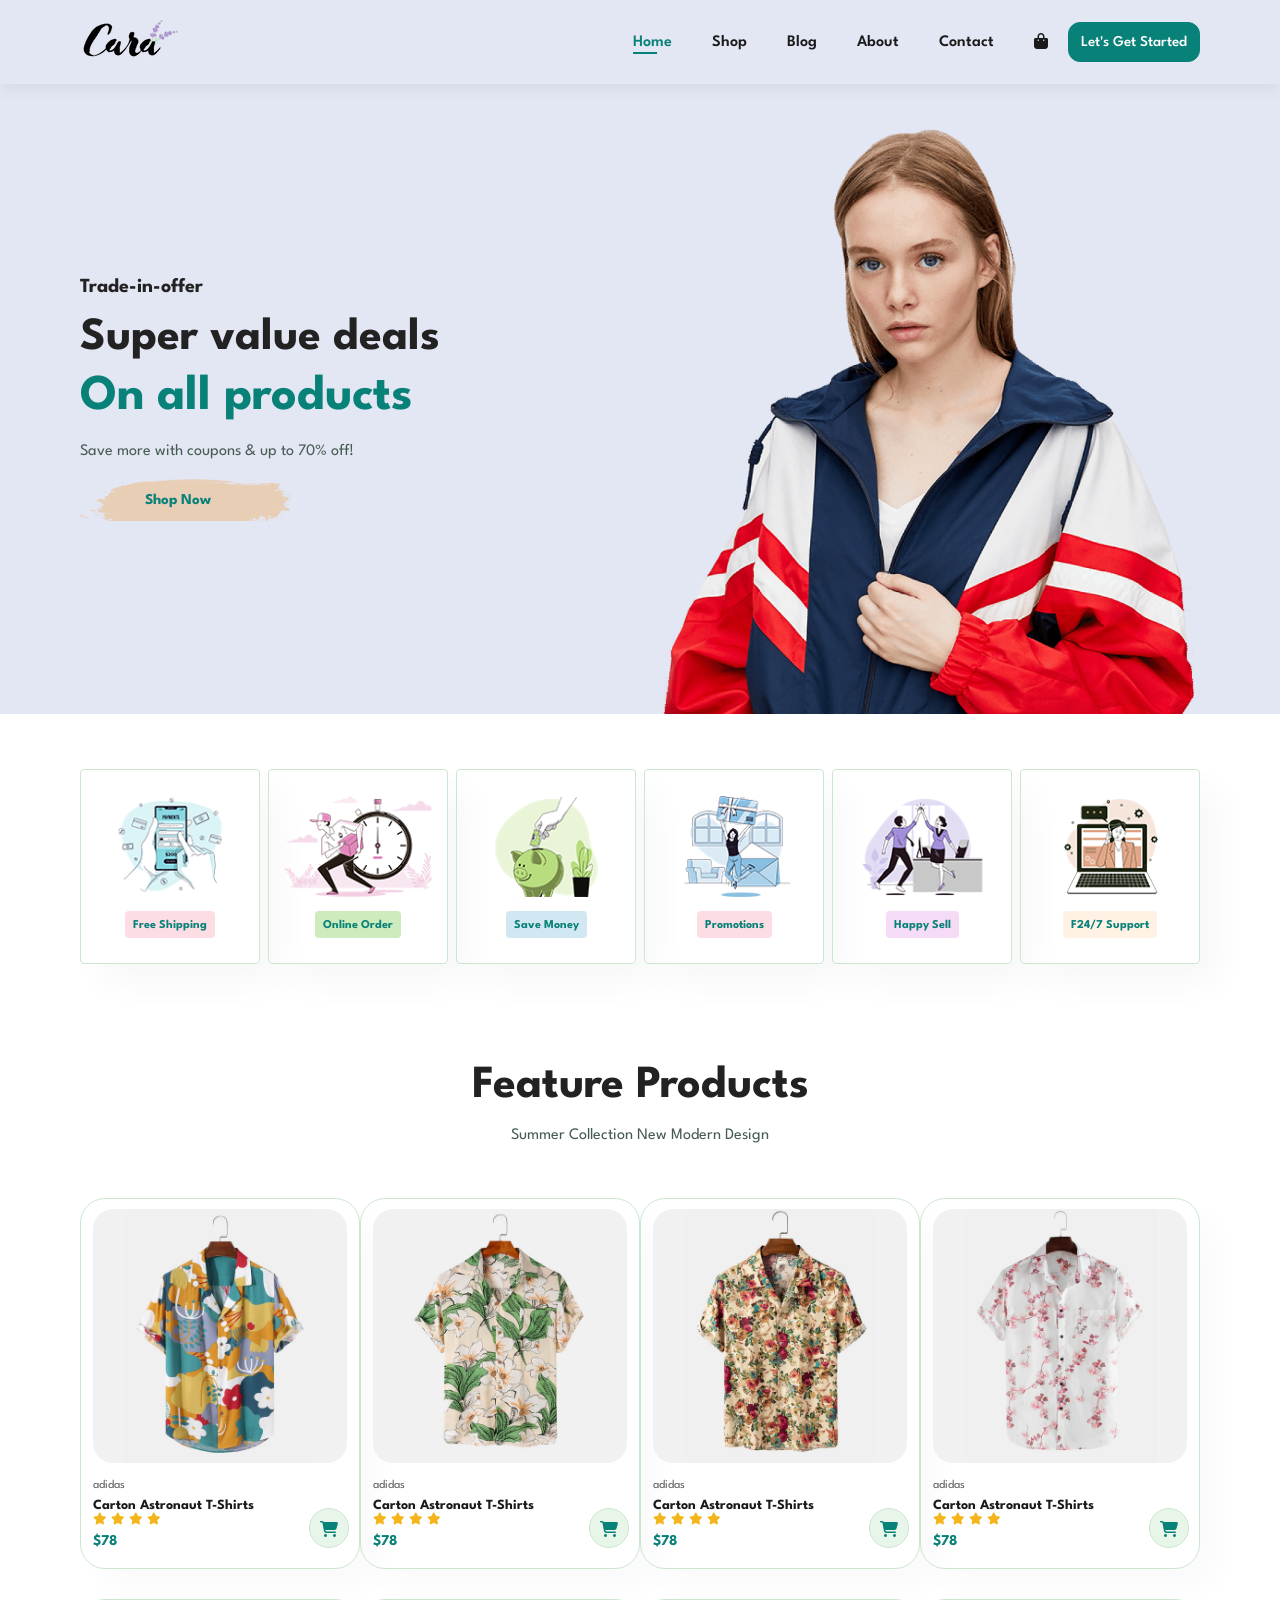
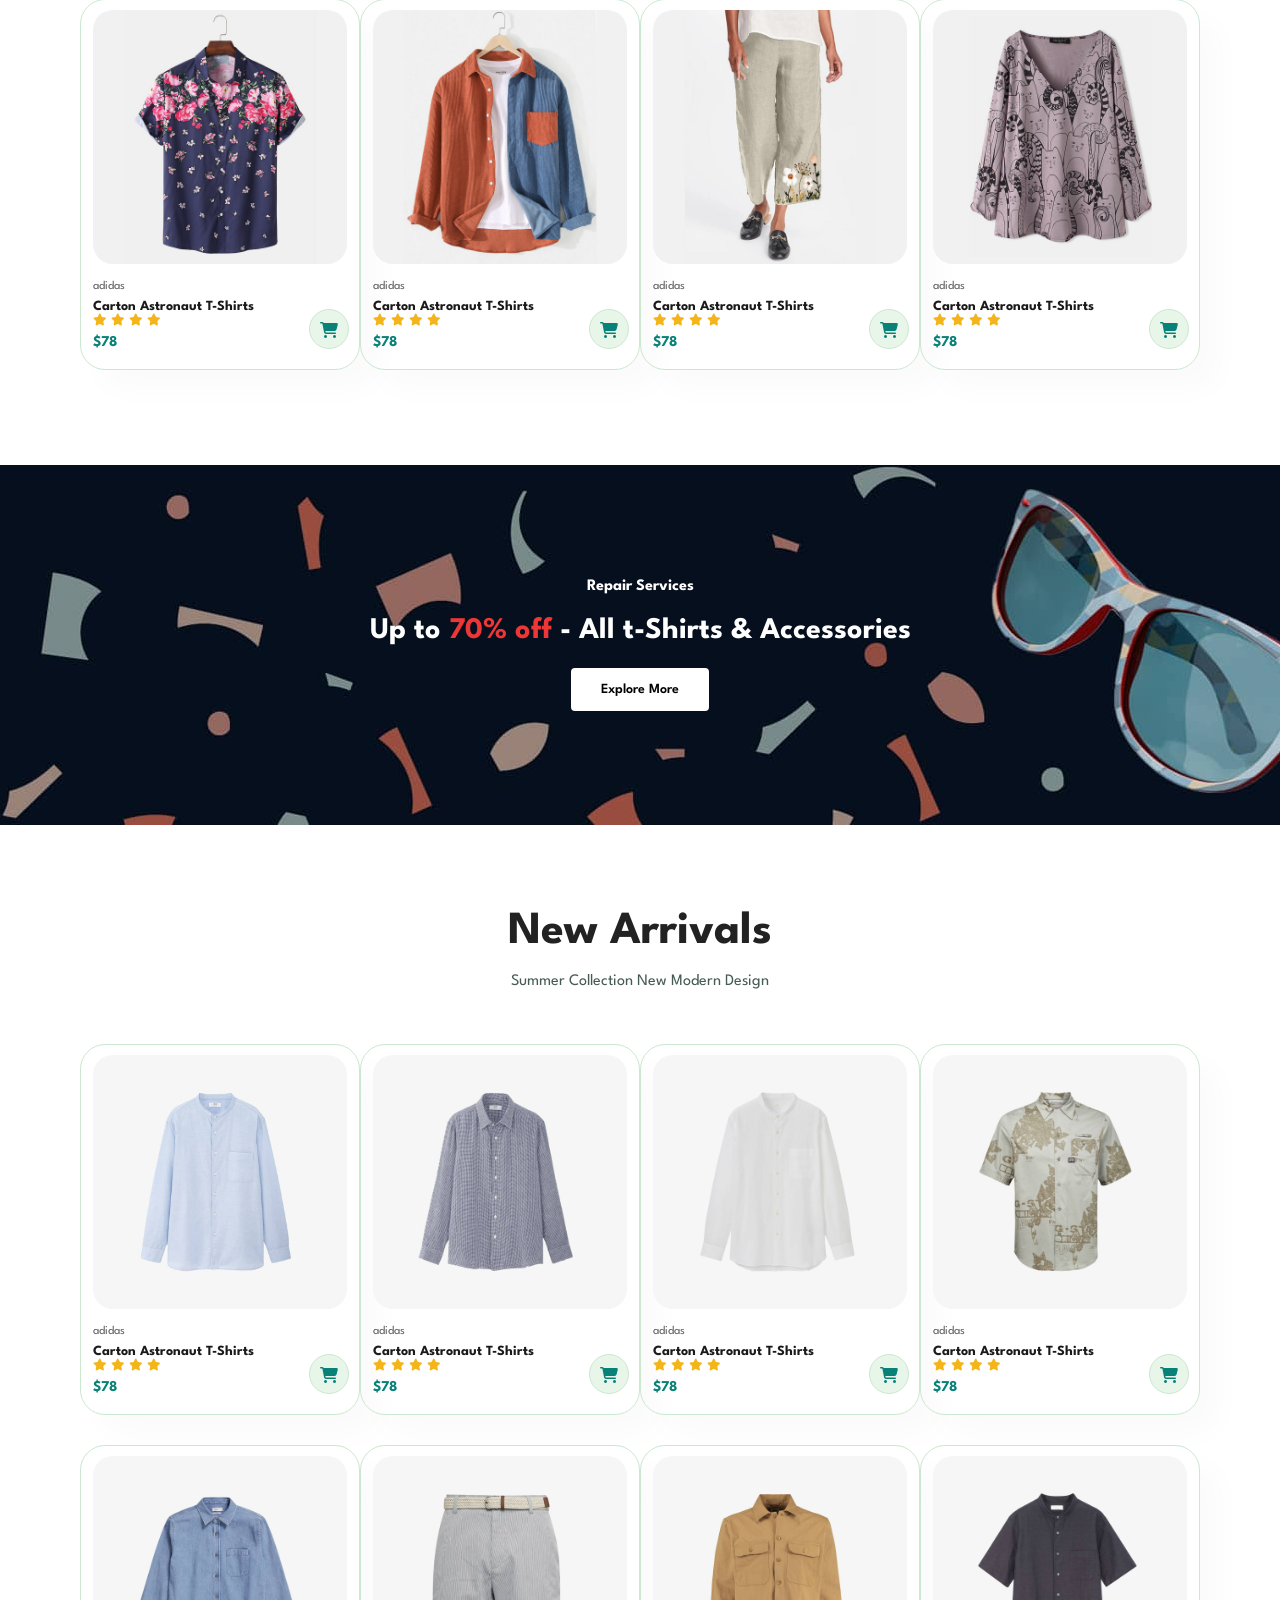
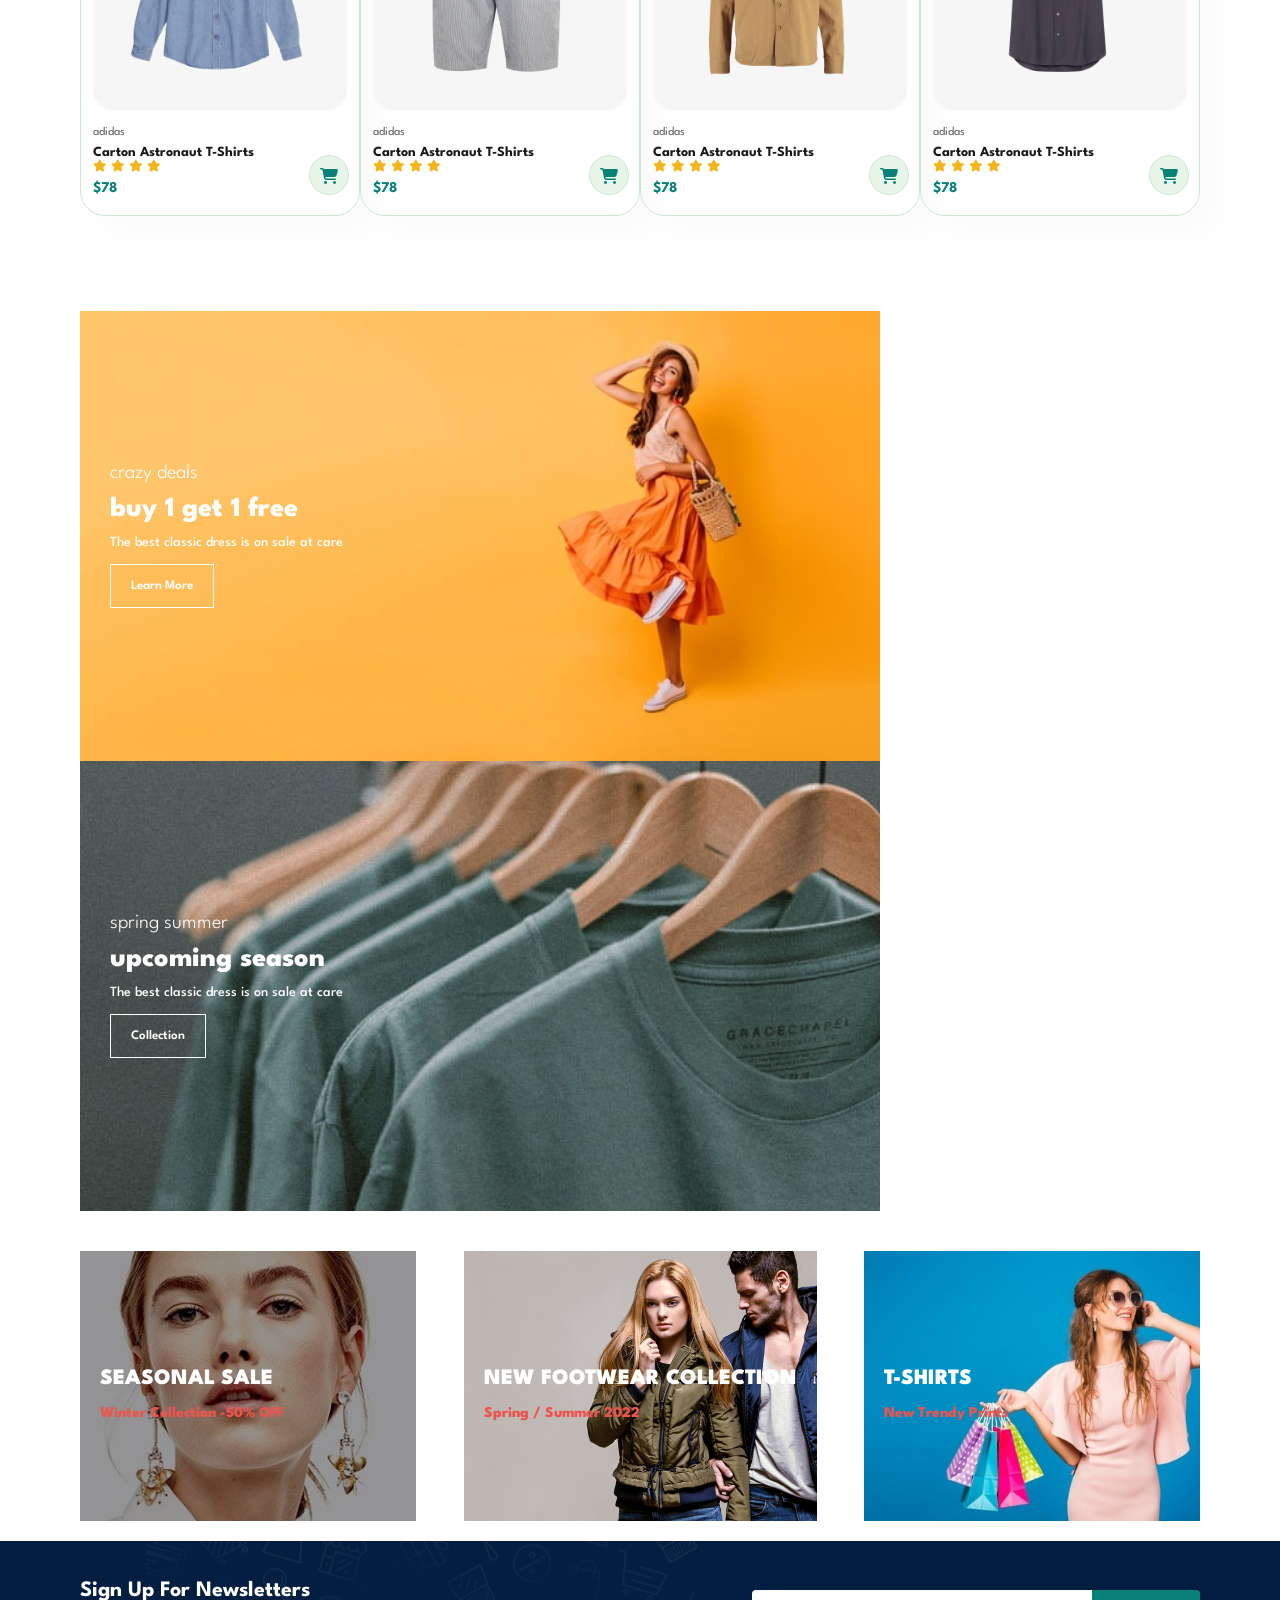
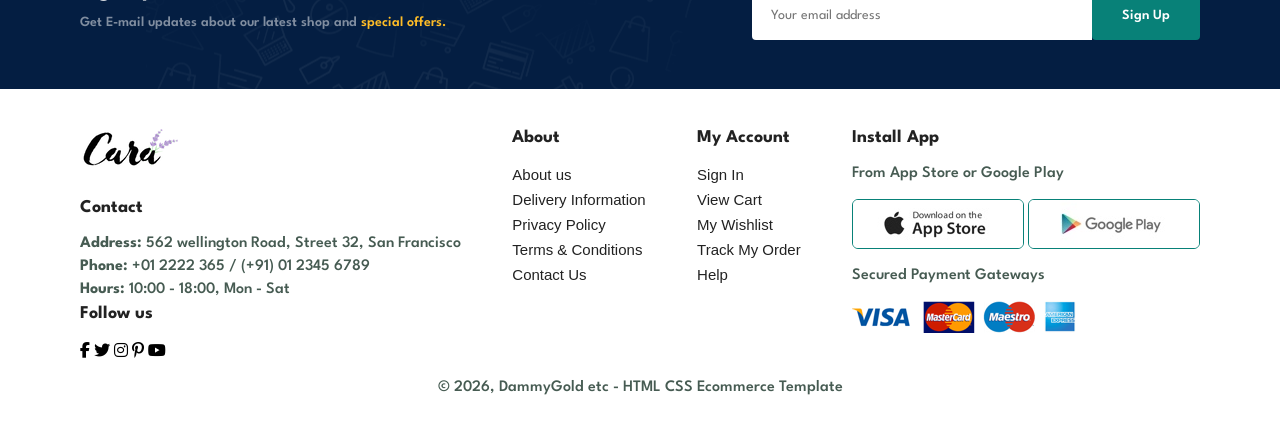
==== commit 1c35be83: "feat: add user authentication pages with Login and Signup functionality" ====
--- a/index.html
+++ b/index.html
@@ -20,6 +20,7 @@
                 <li><a href="about.html">About</a></li>
                 <li><a href="contact.html">Contact</a></li>
                 <li id="lg-bag"><a href="cart.html"><i class="fa-solid fa-shopping-bag"></i></a></li>
+                <a href="Signup.html"><button>Let's Get Started</button></a>
                 <a href="#" id="close"><i class="fa-solid fa-times "></i></a>
             </ul>
         </div>
--- a/style.css
+++ b/style.css
@@ -68,6 +68,24 @@
     transition: 0.2s;
 }
 
+#navbar a button{
+    width: 100%;
+    padding: 12px;  
+    border-radius: 12px;
+    border: 1px solid #088178;
+    font-weight: 550;
+    font-size: 15px;
+    background: #088178;
+    cursor: pointer;
+    color: white;
+    transition: 1s;
+}
+
+#navbar a button:hover{
+    color: #088178;
+    background-color: #E3E6F3;
+}
+
 body {
     width: 100%;
 }
@@ -121,6 +139,7 @@
     bottom: -4px;
     left: 20px;
 }
+
 
 #mobile {
     display: none;
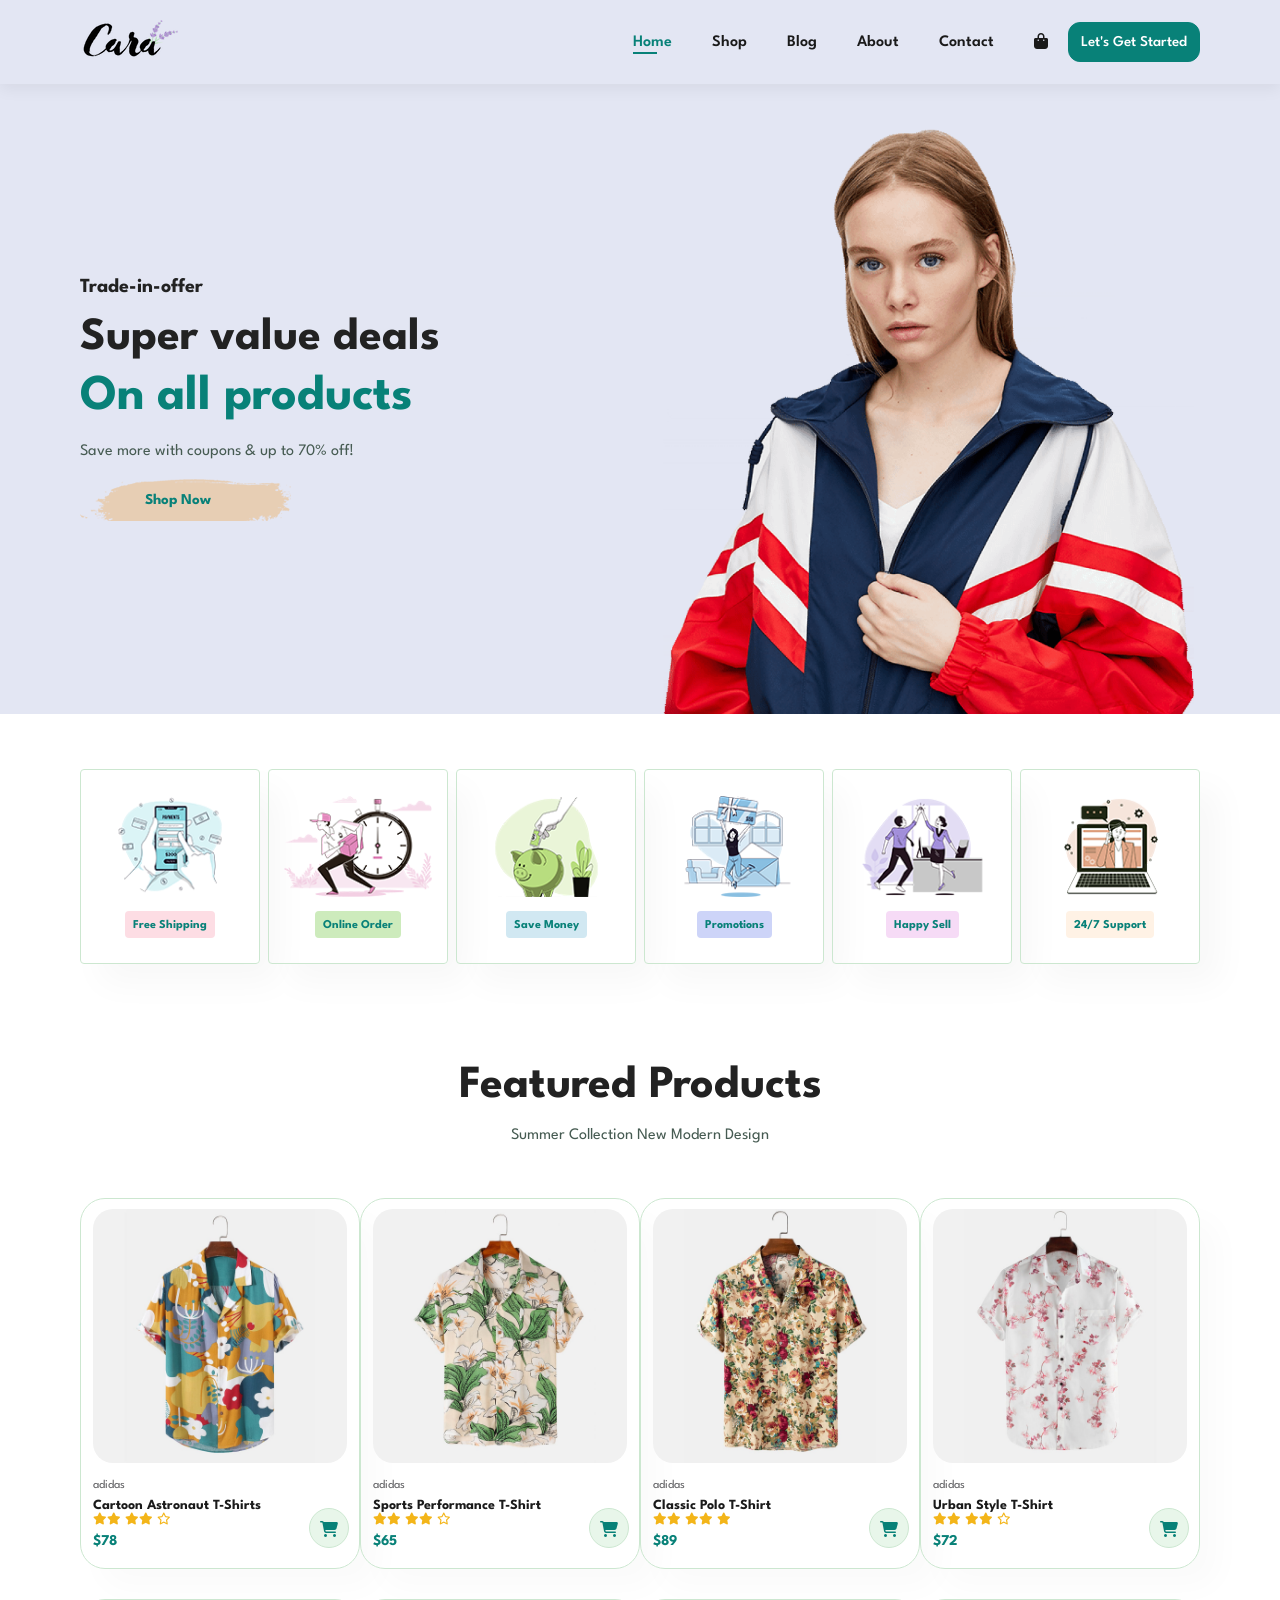
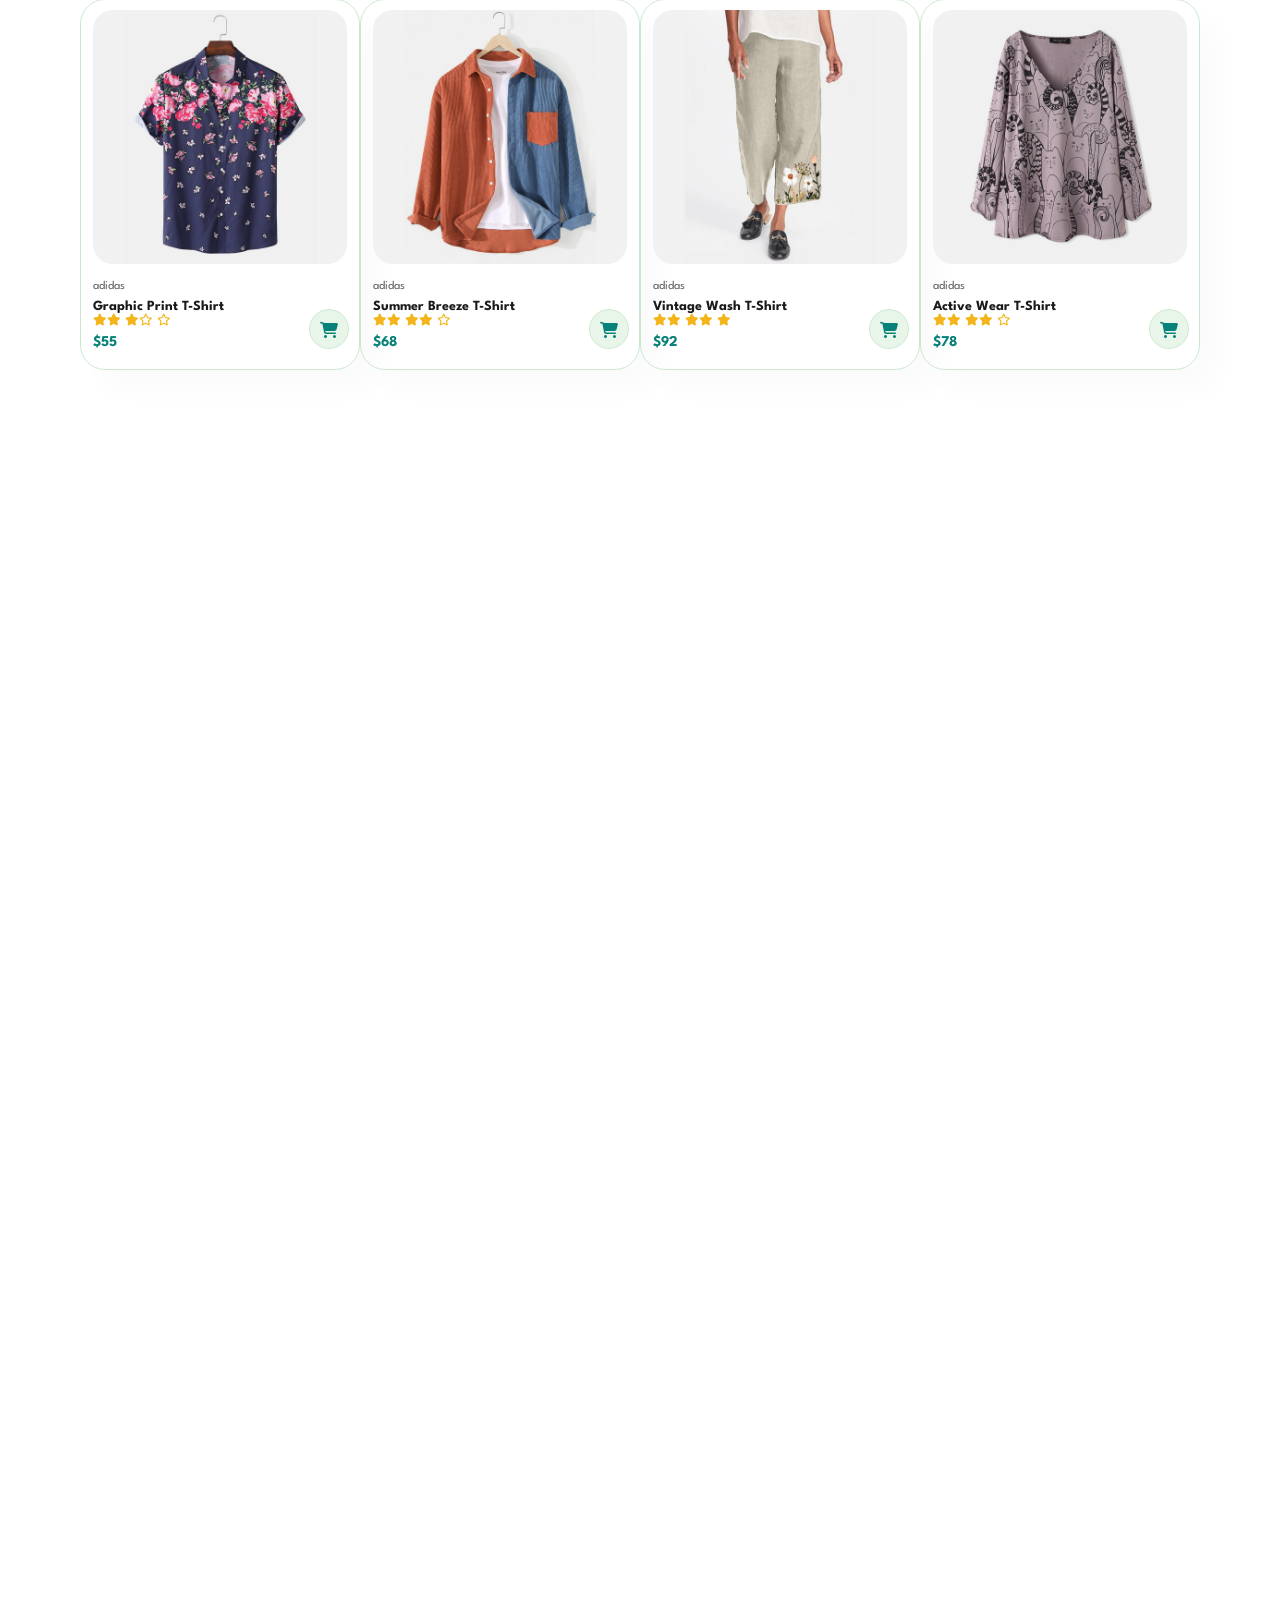
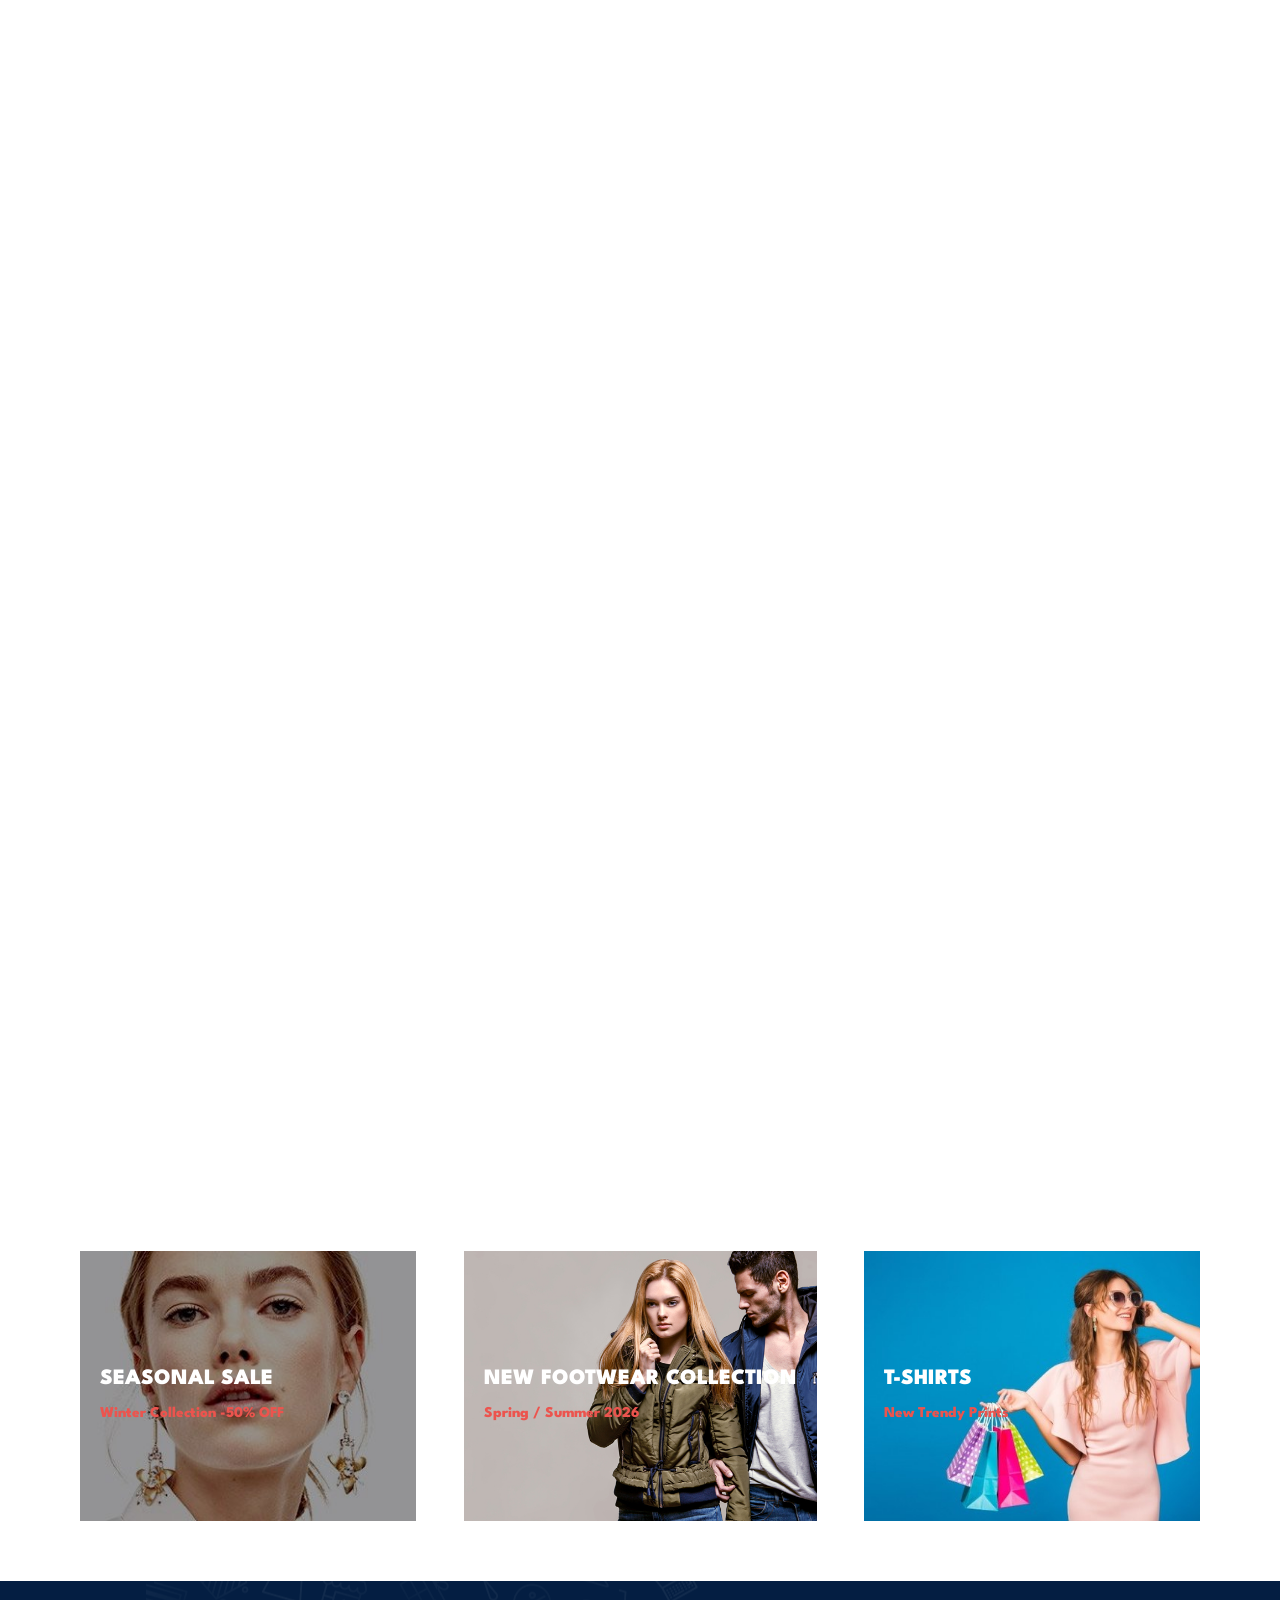
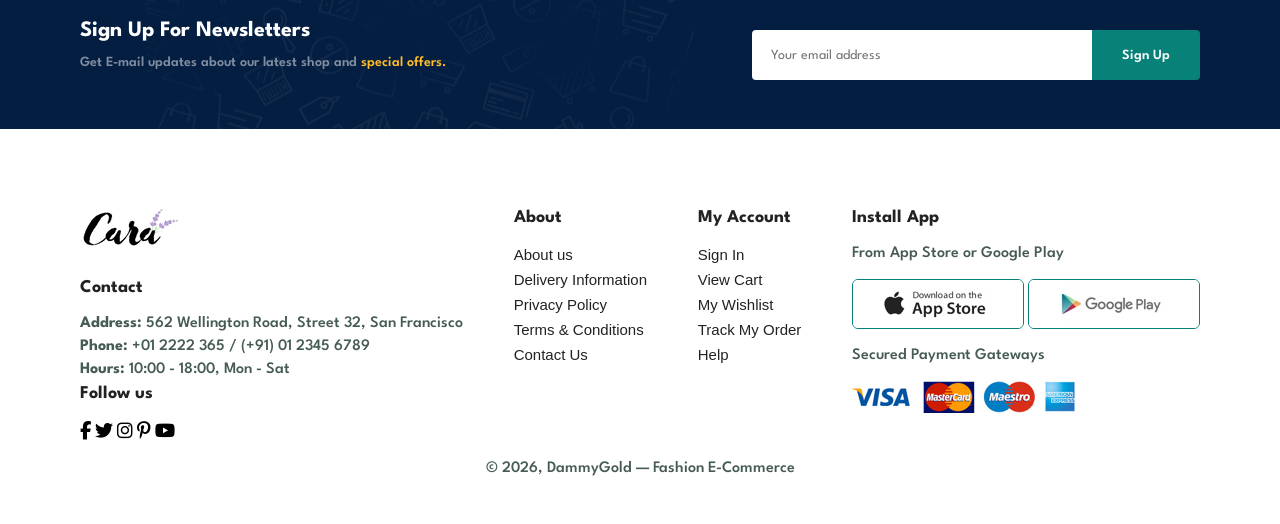
==== commit 16d2d520: "feat: implement secure checkout page with order summary and payment processing logic" ====
--- a/index.html
+++ b/index.html
@@ -4,14 +4,21 @@
 <head>
     <meta charset="UTF-8">
     <meta name="viewport" content="width=device-width, initial-scale=1.0">
-    <title>FASHION | E-COMMERCE</title>
+    <meta name="description" content="Fashion E-Commerce — Shop the latest trends in clothing and accessories. Up to 70% off on T-Shirts, Footwear, and more. Free shipping on all orders.">
+    <title>FASHION | E-COMMERCE — Shop Trendy Styles Online</title>
     <link rel="stylesheet" href="style.css">
+    <link rel="stylesheet" href="animations.css">
     <link rel="stylesheet" href="https://cdnjs.cloudflare.com/ajax/libs/font-awesome/6.5.0/css/all.min.css">
 </head>
 
 <body>
+    <!-- Back to Top Button -->
+    <button id="back-to-top" aria-label="Back to top">
+        <i class="fa-solid fa-chevron-up"></i>
+    </button>
+
     <section id="header">
-        <a href="#"><img src="IMAGE/logo.png" class="logo" alt=""></a>
+        <a href="index.html"><img src="IMAGE/logo.png" class="logo" alt="Fashion Store Logo"></a>
         <div>
             <ul id="navbar">
                 <li><a class="active" href="index.html">Home</a></li>
@@ -19,379 +26,439 @@
                 <li><a href="blog.html">Blog</a></li>
                 <li><a href="about.html">About</a></li>
                 <li><a href="contact.html">Contact</a></li>
-                <li id="lg-bag"><a href="cart.html"><i class="fa-solid fa-shopping-bag"></i></a></li>
+                <li id="lg-bag">
+                    <a href="cart.html" class="cart-icon-wrapper" aria-label="Shopping cart">
+                        <i class="fa-solid fa-shopping-bag"></i>
+                        <span class="cart-badge" aria-live="polite">0</span>
+                    </a>
+                </li>
                 <a href="Signup.html"><button>Let's Get Started</button></a>
-                <a href="#" id="close"><i class="fa-solid fa-times "></i></a>
+                <a href="#" id="close" aria-label="Close menu"><i class="fa-solid fa-times"></i></a>
             </ul>
         </div>
         <div id="mobile">
-            <a href="cart.html"><i class="fa-solid fa-shopping-bag"></i></a>
-            <i id="bar" class="fa-solid fa-outdent"></i>
-        </div>
-    </section>
+            <a href="cart.html" class="cart-icon-wrapper" aria-label="Shopping cart">
+                <i class="fa-solid fa-shopping-bag"></i>
+                <span class="cart-badge" aria-live="polite">0</span>
+            </a>
+            <i id="bar" class="fa-solid fa-outdent" aria-label="Open menu"></i>
+        </div>
+    </section>
+
     <section id="hero">
         <h4>Trade-in-offer</h4>
         <h2>Super value deals</h2>
         <h1>On all products</h1>
-        <p>Save more with coupons & up to 70% off!</p>
-        <button>Shop Now</button>
-    </section>
-    <section id="feature" class="section-p1">
-        <div class="feature-box">
-            <img src="IMAGE/features/f1.png" alt="">
+        <p>Save more with coupons &amp; up to 70% off!</p>
+        <button id="hero-shop-btn">Shop Now</button>
+    </section>
+
+    <section id="feature" class="section-p1 scroll-reveal">
+        <div class="feature-box">
+            <img src="IMAGE/features/f1.png" alt="Free Shipping icon">
             <h6>Free Shipping</h6>
         </div>
         <div class="feature-box">
-            <img src="IMAGE/features/f2.png " alt="">
+            <img src="IMAGE/features/f2.png" alt="Online Order icon">
             <h6>Online Order</h6>
         </div>
         <div class="feature-box">
-            <img src="IMAGE/features/f3.png" alt="">
+            <img src="IMAGE/features/f3.png" alt="Save Money icon">
             <h6>Save Money</h6>
         </div>
         <div class="feature-box">
-            <img src="IMAGE/features/f4.png" alt="">
+            <img src="IMAGE/features/f4.png" alt="Promotions icon">
             <h6>Promotions</h6>
         </div>
         <div class="feature-box">
-            <img src="IMAGE/features/f5.png" alt="">
+            <img src="IMAGE/features/f5.png" alt="Happy Sell icon">
             <h6>Happy Sell</h6>
         </div>
         <div class="feature-box">
-            <img src="IMAGE/features/f6.png" alt="">
-            <h6>F24/7 Support</h6>
-        </div>
-    </section>
+            <img src="IMAGE/features/f6.png" alt="24/7 Support icon">
+            <h6>24/7 Support</h6>
+        </div>
+    </section>
+
     <section id="product-1" class="section-p1">
-        <h2>Feature Products</h2>
-        <p>Summer Collection New Modern Design</p>
+        <h2 class="scroll-reveal">Featured Products</h2>
+        <p class="scroll-reveal">Summer Collection New Modern Design</p>
         <div class="pro-container">
-            <div class="pro">
-                <img src="IMAGE/products/f1.jpg" alt="">
-                <div class="des">
-                    <span>adidas </span>
-                    <h5>Carton Astronaut T-Shirts</h5>
-                    <div class="star">
+            <div class="pro scroll-reveal" onclick="window.location.href='sproduct.html?id=f1'">
+                <img src="IMAGE/products/f1.jpg" alt="Cartoon Astronaut T-Shirt by Adidas">
+                <div class="pro-overlay">
+                    <a href="sproduct.html?id=f1" class="pro-overlay-btn" title="Quick View" onclick="event.stopPropagation()"><i class="fa-regular fa-eye"></i></a>
+                    <button class="pro-overlay-btn" title="Wishlist" onclick="event.stopPropagation()"><i class="fa-regular fa-heart"></i></button>
+                </div>
+                <div class="des">
+                    <span>adidas</span>
+                    <h5>Cartoon Astronaut T-Shirts</h5>
+                    <div class="star">
+                        <i class="fa-solid fa-star"></i><i class="fa-solid fa-star"></i>
+                        <i class="fa-solid fa-star"></i><i class="fa-solid fa-star"></i>
+                        <i class="fa-regular fa-star"></i>
+                    </div>
+                    <h4>$78</h4>
+                </div>
+                <a href="#" onclick="event.stopPropagation()"><i class="fa fa-shopping-cart"></i></a>
+            </div>
+            <div class="pro scroll-reveal" onclick="window.location.href='sproduct.html?id=f2'">
+                <img src="IMAGE/products/f2.jpg" alt="Sports Performance T-Shirt by Adidas">
+                <div class="pro-overlay">
+                    <a href="sproduct.html?id=f2" class="pro-overlay-btn" title="Quick View" onclick="event.stopPropagation()"><i class="fa-regular fa-eye"></i></a>
+                    <button class="pro-overlay-btn" title="Wishlist" onclick="event.stopPropagation()"><i class="fa-regular fa-heart"></i></button>
+                </div>
+                <div class="des">
+                    <span>adidas</span>
+                    <h5>Sports Performance T-Shirt</h5>
+                    <div class="star">
+                        <i class="fa-solid fa-star"></i><i class="fa-solid fa-star"></i>
+                        <i class="fa-solid fa-star"></i><i class="fa-solid fa-star"></i>
+                        <i class="fa-regular fa-star"></i>
+                    </div>
+                    <h4>$65</h4>
+                </div>
+                <a href="#" onclick="event.stopPropagation()"><i class="fa fa-shopping-cart"></i></a>
+            </div>
+            <div class="pro scroll-reveal" onclick="window.location.href='sproduct.html?id=f3'">
+                <img src="IMAGE/products/f3.jpg" alt="Classic Polo T-Shirt by Adidas">
+                <div class="pro-overlay">
+                    <a href="sproduct.html?id=f3" class="pro-overlay-btn" title="Quick View" onclick="event.stopPropagation()"><i class="fa-regular fa-eye"></i></a>
+                    <button class="pro-overlay-btn" title="Wishlist" onclick="event.stopPropagation()"><i class="fa-regular fa-heart"></i></button>
+                </div>
+                <div class="des">
+                    <span>adidas</span>
+                    <h5>Classic Polo T-Shirt</h5>
+                    <div class="star">
+                        <i class="fa-solid fa-star"></i><i class="fa-solid fa-star"></i>
+                        <i class="fa-solid fa-star"></i><i class="fa-solid fa-star"></i>
                         <i class="fa-solid fa-star"></i>
+                    </div>
+                    <h4>$89</h4>
+                </div>
+                <a href="#" onclick="event.stopPropagation()"><i class="fa fa-shopping-cart"></i></a>
+            </div>
+            <div class="pro scroll-reveal" onclick="window.location.href='sproduct.html?id=f4'">
+                <img src="IMAGE/products/f4.jpg" alt="Urban Style T-Shirt by Adidas">
+                <div class="pro-overlay">
+                    <a href="sproduct.html?id=f4" class="pro-overlay-btn" title="Quick View" onclick="event.stopPropagation()"><i class="fa-regular fa-eye"></i></a>
+                    <button class="pro-overlay-btn" title="Wishlist" onclick="event.stopPropagation()"><i class="fa-regular fa-heart"></i></button>
+                </div>
+                <div class="des">
+                    <span>adidas</span>
+                    <h5>Urban Style T-Shirt</h5>
+                    <div class="star">
+                        <i class="fa-solid fa-star"></i><i class="fa-solid fa-star"></i>
+                        <i class="fa-solid fa-star"></i><i class="fa-solid fa-star"></i>
+                        <i class="fa-regular fa-star"></i>
+                    </div>
+                    <h4>$72</h4>
+                </div>
+                <a href="#" onclick="event.stopPropagation()"><i class="fa fa-shopping-cart"></i></a>
+            </div>
+            <div class="pro scroll-reveal" onclick="window.location.href='sproduct.html?id=f5'">
+                <img src="IMAGE/products/f5.jpg" alt="Graphic Print T-Shirt by Adidas">
+                <div class="pro-overlay">
+                    <a href="sproduct.html?id=f5" class="pro-overlay-btn" title="Quick View" onclick="event.stopPropagation()"><i class="fa-regular fa-eye"></i></a>
+                    <button class="pro-overlay-btn" title="Wishlist" onclick="event.stopPropagation()"><i class="fa-regular fa-heart"></i></button>
+                </div>
+                <div class="des">
+                    <span>adidas</span>
+                    <h5>Graphic Print T-Shirt</h5>
+                    <div class="star">
+                        <i class="fa-solid fa-star"></i><i class="fa-solid fa-star"></i>
+                        <i class="fa-solid fa-star"></i><i class="fa-regular fa-star"></i>
+                        <i class="fa-regular fa-star"></i>
+                    </div>
+                    <h4>$55</h4>
+                </div>
+                <a href="#" onclick="event.stopPropagation()"><i class="fa fa-shopping-cart"></i></a>
+            </div>
+            <div class="pro scroll-reveal" onclick="window.location.href='sproduct.html?id=f6'">
+                <img src="IMAGE/products/f6.jpg" alt="Summer Breeze T-Shirt by Adidas">
+                <div class="pro-overlay">
+                    <a href="sproduct.html?id=f6" class="pro-overlay-btn" title="Quick View" onclick="event.stopPropagation()"><i class="fa-regular fa-eye"></i></a>
+                    <button class="pro-overlay-btn" title="Wishlist" onclick="event.stopPropagation()"><i class="fa-regular fa-heart"></i></button>
+                </div>
+                <div class="des">
+                    <span>adidas</span>
+                    <h5>Summer Breeze T-Shirt</h5>
+                    <div class="star">
+                        <i class="fa-solid fa-star"></i><i class="fa-solid fa-star"></i>
+                        <i class="fa-solid fa-star"></i><i class="fa-solid fa-star"></i>
+                        <i class="fa-regular fa-star"></i>
+                    </div>
+                    <h4>$68</h4>
+                </div>
+                <a href="#" onclick="event.stopPropagation()"><i class="fa fa-shopping-cart"></i></a>
+            </div>
+            <div class="pro scroll-reveal" onclick="window.location.href='sproduct.html?id=f7'">
+                <img src="IMAGE/products/f7.jpg" alt="Vintage Wash T-Shirt by Adidas">
+                <div class="pro-overlay">
+                    <a href="sproduct.html?id=f7" class="pro-overlay-btn" title="Quick View" onclick="event.stopPropagation()"><i class="fa-regular fa-eye"></i></a>
+                    <button class="pro-overlay-btn" title="Wishlist" onclick="event.stopPropagation()"><i class="fa-regular fa-heart"></i></button>
+                </div>
+                <div class="des">
+                    <span>adidas</span>
+                    <h5>Vintage Wash T-Shirt</h5>
+                    <div class="star">
+                        <i class="fa-solid fa-star"></i><i class="fa-solid fa-star"></i>
+                        <i class="fa-solid fa-star"></i><i class="fa-solid fa-star"></i>
                         <i class="fa-solid fa-star"></i>
+                    </div>
+                    <h4>$92</h4>
+                </div>
+                <a href="#" onclick="event.stopPropagation()"><i class="fa fa-shopping-cart"></i></a>
+            </div>
+            <div class="pro scroll-reveal" onclick="window.location.href='sproduct.html?id=f8'">
+                <img src="IMAGE/products/f8.jpg" alt="Active Wear T-Shirt by Adidas">
+                <div class="pro-overlay">
+                    <a href="sproduct.html?id=f8" class="pro-overlay-btn" title="Quick View" onclick="event.stopPropagation()"><i class="fa-regular fa-eye"></i></a>
+                    <button class="pro-overlay-btn" title="Wishlist" onclick="event.stopPropagation()"><i class="fa-regular fa-heart"></i></button>
+                </div>
+                <div class="des">
+                    <span>adidas</span>
+                    <h5>Active Wear T-Shirt</h5>
+                    <div class="star">
+                        <i class="fa-solid fa-star"></i><i class="fa-solid fa-star"></i>
+                        <i class="fa-solid fa-star"></i><i class="fa-solid fa-star"></i>
+                        <i class="fa-regular fa-star"></i>
+                    </div>
+                    <h4>$78</h4>
+                </div>
+                <a href="#" onclick="event.stopPropagation()"><i class="fa fa-shopping-cart"></i></a>
+            </div>
+        </div>
+    </section>
+
+    <section id="banner" class="section-m1 scroll-reveal">
+        <h4>Repair Services</h4>
+        <h2>Up to <span>70% off</span> - All T-Shirts &amp; Accessories</h2>
+        <button class="normal" onclick="window.location.href='shop.html'">Explore More</button>
+    </section>
+
+    <section id="product-1" class="section-p1">
+        <h2 class="scroll-reveal">New Arrivals</h2>
+        <p class="scroll-reveal">Summer Collection New Modern Design</p>
+        <div class="pro-container">
+            <div class="pro scroll-reveal" onclick="window.location.href='sproduct.html?id=n1'">
+                <img src="IMAGE/products/n1.jpg" alt="New Arrival T-Shirt 1">
+                <div class="pro-overlay">
+                    <a href="sproduct.html?id=n1" class="pro-overlay-btn" title="Quick View" onclick="event.stopPropagation()"><i class="fa-regular fa-eye"></i></a>
+                    <button class="pro-overlay-btn" title="Wishlist" onclick="event.stopPropagation()"><i class="fa-regular fa-heart"></i></button>
+                </div>
+                <div class="des">
+                    <span>adidas</span>
+                    <h5>Fresh Drop Tee — Midnight</h5>
+                    <div class="star">
+                        <i class="fa-solid fa-star"></i><i class="fa-solid fa-star"></i>
+                        <i class="fa-solid fa-star"></i><i class="fa-solid fa-star"></i>
                         <i class="fa-solid fa-star"></i>
+                    </div>
+                    <h4>$82</h4>
+                </div>
+                <a href="#" onclick="event.stopPropagation()"><i class="fa fa-shopping-cart"></i></a>
+            </div>
+            <div class="pro scroll-reveal" onclick="window.location.href='sproduct.html?id=n2'">
+                <img src="IMAGE/products/n2.jpg" alt="New Arrival T-Shirt 2">
+                <div class="pro-overlay">
+                    <a href="sproduct.html?id=n2" class="pro-overlay-btn" title="Quick View" onclick="event.stopPropagation()"><i class="fa-regular fa-eye"></i></a>
+                    <button class="pro-overlay-btn" title="Wishlist" onclick="event.stopPropagation()"><i class="fa-regular fa-heart"></i></button>
+                </div>
+                <div class="des">
+                    <span>adidas</span>
+                    <h5>Cali Surf Cotton Tee</h5>
+                    <div class="star">
+                        <i class="fa-solid fa-star"></i><i class="fa-solid fa-star"></i>
+                        <i class="fa-solid fa-star"></i><i class="fa-solid fa-star"></i>
+                        <i class="fa-regular fa-star"></i>
+                    </div>
+                    <h4>$74</h4>
+                </div>
+                <a href="#" onclick="event.stopPropagation()"><i class="fa fa-shopping-cart"></i></a>
+            </div>
+            <div class="pro scroll-reveal" onclick="window.location.href='sproduct.html?id=n3'">
+                <img src="IMAGE/products/n3.jpg" alt="New Arrival T-Shirt 3">
+                <div class="pro-overlay">
+                    <a href="sproduct.html?id=n3" class="pro-overlay-btn" title="Quick View" onclick="event.stopPropagation()"><i class="fa-regular fa-eye"></i></a>
+                    <button class="pro-overlay-btn" title="Wishlist" onclick="event.stopPropagation()"><i class="fa-regular fa-heart"></i></button>
+                </div>
+                <div class="des">
+                    <span>adidas</span>
+                    <h5>Tokyo Street Style Tee</h5>
+                    <div class="star">
+                        <i class="fa-solid fa-star"></i><i class="fa-solid fa-star"></i>
+                        <i class="fa-solid fa-star"></i><i class="fa-solid fa-star"></i>
+                        <i class="fa-regular fa-star"></i>
+                    </div>
+                    <h4>$79</h4>
+                </div>
+                <a href="#" onclick="event.stopPropagation()"><i class="fa fa-shopping-cart"></i></a>
+            </div>
+            <div class="pro scroll-reveal" onclick="window.location.href='sproduct.html?id=n4'">
+                <img src="IMAGE/products/n4.jpg" alt="New Arrival T-Shirt 4">
+                <div class="pro-overlay">
+                    <a href="sproduct.html?id=n4" class="pro-overlay-btn" title="Quick View" onclick="event.stopPropagation()"><i class="fa-regular fa-eye"></i></a>
+                    <button class="pro-overlay-btn" title="Wishlist" onclick="event.stopPropagation()"><i class="fa-regular fa-heart"></i></button>
+                </div>
+                <div class="des">
+                    <span>adidas</span>
+                    <h5>Urban Explorer Hoodie-Tee</h5>
+                    <div class="star">
+                        <i class="fa-solid fa-star"></i><i class="fa-solid fa-star"></i>
+                        <i class="fa-solid fa-star"></i><i class="fa-solid fa-star"></i>
                         <i class="fa-solid fa-star"></i>
                     </div>
-                    <h4>$78</h4>
-                </div>
-                <a href=""><i class="fa fa-shopping-cart"></i></a>
-            </div>
-            <div class="pro">
-                <img src="IMAGE/products/f2.jpg" alt="">
-                <div class="des">
-                    <span>adidas </span>
-                    <h5>Carton Astronaut T-Shirts</h5>
-                    <div class="star">
+                    <h4>$95</h4>
+                </div>
+                <a href="#" onclick="event.stopPropagation()"><i class="fa fa-shopping-cart"></i></a>
+            </div>
+            <div class="pro scroll-reveal" onclick="window.location.href='sproduct.html?id=n5'">
+                <img src="IMAGE/products/n5.jpg" alt="New Arrival T-Shirt 5">
+                <div class="pro-overlay">
+                    <a href="sproduct.html?id=n5" class="pro-overlay-btn" title="Quick View" onclick="event.stopPropagation()"><i class="fa-regular fa-eye"></i></a>
+                    <button class="pro-overlay-btn" title="Wishlist" onclick="event.stopPropagation()"><i class="fa-regular fa-heart"></i></button>
+                </div>
+                <div class="des">
+                    <span>adidas</span>
+                    <h5>Essential Comfort Tee</h5>
+                    <div class="star">
+                        <i class="fa-solid fa-star"></i><i class="fa-solid fa-star"></i>
+                        <i class="fa-solid fa-star"></i><i class="fa-solid fa-star"></i>
+                        <i class="fa-regular fa-star"></i>
+                    </div>
+                    <h4>$61</h4>
+                </div>
+                <a href="#" onclick="event.stopPropagation()"><i class="fa fa-shopping-cart"></i></a>
+            </div>
+            <div class="pro scroll-reveal" onclick="window.location.href='sproduct.html?id=n6'">
+                <img src="IMAGE/products/n6.jpg" alt="New Arrival T-Shirt 6">
+                <div class="pro-overlay">
+                    <a href="sproduct.html?id=n6" class="pro-overlay-btn" title="Quick View" onclick="event.stopPropagation()"><i class="fa-regular fa-eye"></i></a>
+                    <button class="pro-overlay-btn" title="Wishlist" onclick="event.stopPropagation()"><i class="fa-regular fa-heart"></i></button>
+                </div>
+                <div class="des">
+                    <span>adidas</span>
+                    <h5>Bold Logo Statement Tee</h5>
+                    <div class="star">
+                        <i class="fa-solid fa-star"></i><i class="fa-solid fa-star"></i>
+                        <i class="fa-solid fa-star"></i><i class="fa-solid fa-star"></i>
+                        <i class="fa-regular fa-star"></i>
+                    </div>
+                    <h4>$70</h4>
+                </div>
+                <a href="#" onclick="event.stopPropagation()"><i class="fa fa-shopping-cart"></i></a>
+            </div>
+            <div class="pro scroll-reveal" onclick="window.location.href='sproduct.html?id=n7'">
+                <img src="IMAGE/products/n7.jpg" alt="New Arrival T-Shirt 7">
+                <div class="pro-overlay">
+                    <a href="sproduct.html?id=n7" class="pro-overlay-btn" title="Quick View" onclick="event.stopPropagation()"><i class="fa-regular fa-eye"></i></a>
+                    <button class="pro-overlay-btn" title="Wishlist" onclick="event.stopPropagation()"><i class="fa-regular fa-heart"></i></button>
+                </div>
+                <div class="des">
+                    <span>adidas</span>
+                    <h5>Minimalist Black Tee</h5>
+                    <div class="star">
+                        <i class="fa-solid fa-star"></i><i class="fa-solid fa-star"></i>
+                        <i class="fa-solid fa-star"></i><i class="fa-solid fa-star"></i>
                         <i class="fa-solid fa-star"></i>
-                        <i class="fa-solid fa-star"></i>
-                        <i class="fa-solid fa-star"></i>
-                        <i class="fa-solid fa-star"></i>
-                    </div>
-                    <h4>$78</h4>
-                </div>
-                <a href=""><i class="fa fa-shopping-cart"></i></a>
-            </div>
-            <div class="pro">
-                <img src="IMAGE/products/f3.jpg" alt="">
-                <div class="des">
-                    <span>adidas </span>
-                    <h5>Carton Astronaut T-Shirts</h5>
-                    <div class="star">
-                        <i class="fa-solid fa-star"></i>
-                        <i class="fa-solid fa-star"></i>
-                        <i class="fa-solid fa-star"></i>
-                        <i class="fa-solid fa-star"></i>
-                    </div>
-                    <h4>$78</h4>
-                </div>
-                <a href=""><i class="fa fa-shopping-cart"></i></a>
-            </div>
-            <div class="pro">
-                <img src="IMAGE/products/f4.jpg" alt="">
-                <div class="des">
-                    <span>adidas </span>
-                    <h5>Carton Astronaut T-Shirts</h5>
-                    <div class="star">
-                        <i class="fa-solid fa-star"></i>
-                        <i class="fa-solid fa-star"></i>
-                        <i class="fa-solid fa-star"></i>
-                        <i class="fa-solid fa-star"></i>
-                    </div>
-                    <h4>$78</h4>
-                </div>
-                <a href=""><i class="fa fa-shopping-cart"></i></a>
-            </div>
-            <div class="pro">
-                <img src="IMAGE/products/f5.jpg" alt="">
-                <div class="des">
-                    <span>adidas </span>
-                    <h5>Carton Astronaut T-Shirts</h5>
-                    <div class="star">
-                        <i class="fa-solid fa-star"></i>
-                        <i class="fa-solid fa-star"></i>
-                        <i class="fa-solid fa-star"></i>
-                        <i class="fa-solid fa-star"></i>
-                    </div>
-                    <h4>$78</h4>
-                </div>
-                <a href=""><i class="fa fa-shopping-cart"></i></a>
-            </div>
-            <div class="pro">
-                <img src="IMAGE/products/f6.jpg" alt="">
-                <div class="des">
-                    <span>adidas </span>
-                    <h5>Carton Astronaut T-Shirts</h5>
-                    <div class="star">
-                        <i class="fa-solid fa-star"></i>
-                        <i class="fa-solid fa-star"></i>
-                        <i class="fa-solid fa-star"></i>
-                        <i class="fa-solid fa-star"></i>
-                    </div>
-                    <h4>$78</h4>
-                </div>
-                <a href=""><i class="fa fa-shopping-cart"></i></a>
-            </div>
-            <div class="pro">
-                <img src="IMAGE/products/f7.jpg" alt="">
-                <div class="des">
-                    <span>adidas </span>
-                    <h5>Carton Astronaut T-Shirts</h5>
-                    <div class="star">
-                        <i class="fa-solid fa-star"></i>
-                        <i class="fa-solid fa-star"></i>
-                        <i class="fa-solid fa-star"></i>
-                        <i class="fa-solid fa-star"></i>
-                    </div>
-                    <h4>$78</h4>
-                </div>
-                <a href=""><i class="fa fa-shopping-cart"></i></a>
-            </div>
-            <div class="pro">
-                <img src="IMAGE/products/f8.jpg" alt="">
-                <div class="des">
-                    <span>adidas </span>
-                    <h5>Carton Astronaut T-Shirts</h5>
-                    <div class="star">
-                        <i class="fa-solid fa-star"></i>
-                        <i class="fa-solid fa-star"></i>
-                        <i class="fa-solid fa-star"></i>
-                        <i class="fa-solid fa-star"></i>
-                    </div>
-                    <h4>$78</h4>
-                </div>
-                <a href=""><i class="fa fa-shopping-cart"></i></a>
-            </div>
-        </div>
-
-    </section>
-    <section id="banner" class="section-m1">
-        <h4>Repair Services</h4>
-        <h2>Up to <span>70% off</span> - All t-Shirts & Accessories</h2>
-        <button class="normal">Explore More</button>
-    </section>
-        <section id="product-1" class="section-p1">
-        <h2>New Arrivals</h2>
-        <p>Summer Collection New Modern Design</p>
-        <div class="pro-container">
-            <div class="pro">
-                <img src="IMAGE/products/n1.jpg" alt="">
-                <div class="des">
-                    <span>adidas </span>
-                    <h5>Carton Astronaut T-Shirts</h5>
-                    <div class="star">
-                        <i class="fa-solid fa-star"></i>
-                        <i class="fa-solid fa-star"></i>
-                        <i class="fa-solid fa-star"></i>
-                        <i class="fa-solid fa-star"></i>
-                    </div>
-                    <h4>$78</h4>
-                </div>
-                <a href=""><i class="fa fa-shopping-cart"></i></a>
-            </div>
-            <div class="pro">
-                <img src="IMAGE/products/n2.jpg" alt="">
-                <div class="des">
-                    <span>adidas </span>
-                    <h5>Carton Astronaut T-Shirts</h5>
-                    <div class="star">
-                        <i class="fa-solid fa-star"></i>
-                        <i class="fa-solid fa-star"></i>
-                        <i class="fa-solid fa-star"></i>
-                        <i class="fa-solid fa-star"></i>
-                    </div>
-                    <h4>$78</h4>
-                </div>
-                <a href=""><i class="fa fa-shopping-cart"></i></a>
-            </div>
-            <div class="pro">
-                <img src="IMAGE/products/n3.jpg" alt="">
-                <div class="des">
-                    <span>adidas </span>
-                    <h5>Carton Astronaut T-Shirts</h5>
-                    <div class="star">
-                        <i class="fa-solid fa-star"></i>
-                        <i class="fa-solid fa-star"></i>
-                        <i class="fa-solid fa-star"></i>
-                        <i class="fa-solid fa-star"></i>
-                    </div>
-                    <h4>$78</h4>
-                </div>
-                <a href=""><i class="fa fa-shopping-cart"></i></a>
-            </div>
-            <div class="pro">
-                <img src="IMAGE/products/n4.jpg" alt="">
-                <div class="des">
-                    <span>adidas </span>
-                    <h5>Carton Astronaut T-Shirts</h5>
-                    <div class="star">
-                        <i class="fa-solid fa-star"></i>
-                        <i class="fa-solid fa-star"></i>
-                        <i class="fa-solid fa-star"></i>
-                        <i class="fa-solid fa-star"></i>
-                    </div>
-                    <h4>$78</h4>
-                </div>
-                <a href=""><i class="fa fa-shopping-cart"></i></a>
-            </div>
-            <div class="pro">
-                <img src="IMAGE/products/n5.jpg" alt="">
-                <div class="des">
-                    <span>adidas </span>
-                    <h5>Carton Astronaut T-Shirts</h5>
-                    <div class="star">
-                        <i class="fa-solid fa-star"></i>
-                        <i class="fa-solid fa-star"></i>
-                        <i class="fa-solid fa-star"></i>
-                        <i class="fa-solid fa-star"></i>
-                    </div>
-                    <h4>$78</h4>
-                </div>
-                <a href=""><i class="fa fa-shopping-cart"></i></a>
-            </div>
-            <div class="pro">
-                <img src="IMAGE/products/n6.jpg" alt="">
-                <div class="des">
-                    <span>adidas </span>
-                    <h5>Carton Astronaut T-Shirts</h5>
-                    <div class="star">
-                        <i class="fa-solid fa-star"></i>
-                        <i class="fa-solid fa-star"></i>
-                        <i class="fa-solid fa-star"></i>
-                        <i class="fa-solid fa-star"></i>
-                    </div>
-                    <h4>$78</h4>
-                </div>
-                <a href=""><i class="fa fa-shopping-cart"></i></a>
-            </div>
-            <div class="pro">
-                <img src="IMAGE/products/n7.jpg" alt="">
-                <div class="des">
-                    <span>adidas </span>
-                    <h5>Carton Astronaut T-Shirts</h5>
-                    <div class="star">
-                        <i class="fa-solid fa-star"></i>
-                        <i class="fa-solid fa-star"></i>
-                        <i class="fa-solid fa-star"></i>
-                        <i class="fa-solid fa-star"></i>
-                    </div>
-                    <h4>$78</h4>
-                </div>
-                <a href=""><i class="fa fa-shopping-cart"></i></a>
-            </div>
-            <div class="pro">
-                <img src="IMAGE/products/n8.jpg" alt="">
-                <div class="des">
-                    <span>adidas </span>
-                    <h5>Carton Astronaut T-Shirts</h5>
-                    <div class="star">
-                        <i class="fa-solid fa-star"></i>
-                        <i class="fa-solid fa-star"></i>
-                        <i class="fa-solid fa-star"></i>
-                        <i class="fa-solid fa-star"></i>
-                    </div>
-                    <h4>$78</h4>
-                </div>
-                <a href=""><i class="fa fa-shopping-cart"></i></a>
-            </div>
-        </div>
-
-    </section>
-    <section id="sm-banner" class="section-p1">
+                    </div>
+                    <h4>$85</h4>
+                </div>
+                <a href="#" onclick="event.stopPropagation()"><i class="fa fa-shopping-cart"></i></a>
+            </div>
+            <div class="pro scroll-reveal" onclick="window.location.href='sproduct.html?id=n8'">
+                <img src="IMAGE/products/n8.jpg" alt="New Arrival T-Shirt 8">
+                <div class="pro-overlay">
+                    <a href="sproduct.html?id=n8" class="pro-overlay-btn" title="Quick View" onclick="event.stopPropagation()"><i class="fa-regular fa-eye"></i></a>
+                    <button class="pro-overlay-btn" title="Wishlist" onclick="event.stopPropagation()"><i class="fa-regular fa-heart"></i></button>
+                </div>
+                <div class="des">
+                    <span>adidas</span>
+                    <h5>Retro Wave Print Tee</h5>
+                    <div class="star">
+                        <i class="fa-solid fa-star"></i><i class="fa-solid fa-star"></i>
+                        <i class="fa-solid fa-star"></i><i class="fa-solid fa-star"></i>
+                        <i class="fa-regular fa-star"></i>
+                    </div>
+                    <h4>$77</h4>
+                </div>
+                <a href="#" onclick="event.stopPropagation()"><i class="fa fa-shopping-cart"></i></a>
+            </div>
+        </div>
+    </section>
+
+    <section id="sm-banner" class="section-p1 scroll-reveal">
         <div class="banner-box">
             <h4>crazy deals</h4>
             <h2>buy 1 get 1 free</h2>
             <span>The best classic dress is on sale at care</span>
-            <button class="win">Learn More</button>
+            <button class="win" onclick="window.location.href='shop.html'">Learn More</button>
         </div>
         <div class="banner-box banner-box2">
             <h4>spring summer</h4>
             <h2>upcoming season</h2>
             <span>The best classic dress is on sale at care</span>
-            <button class="win">Collection</button>
-        </div>
-
-    </section>
-    <section id="banner-3">
+            <button class="win" onclick="window.location.href='shop.html'">Collection</button>
+        </div>
+    </section>
+
+    <section id="banner-3" class="scroll-reveal">
         <div class="banner-box">
             <h2>SEASONAL SALE</h2>
             <h3>Winter Collection -50% OFF</h3>
         </div>
         <div class="banner-box banner-box2">
             <h2>NEW FOOTWEAR COLLECTION</h2>
-            <h3>Spring / Summer 2022</h3>
+            <h3>Spring / Summer 2026</h3>
         </div>
         <div class="banner-box banner-box3">
             <h2>T-SHIRTS</h2>
             <h3>New Trendy Prints</h3>
         </div>
-
-    </section>
-    <section id="newsletter" class="section-p1" class="section-m1">
+    </section>
+
+    <section id="newsletter" class="section-p1 section-m1 scroll-reveal">
         <div class="newstext">
             <h4>Sign Up For Newsletters</h4>
             <p>Get E-mail updates about our latest shop and <span>special offers.</span></p>
         </div>
         <div class="form">
-            <input type="text" placeholder="Your email address">
-            <button class="normal">Sign Up</button>
-        </div>
-
-    </section>
+            <input type="email" id="newsletter-email" placeholder="Your email address" aria-label="Email for newsletter">
+            <button class="normal" id="newsletter-btn">Sign Up</button>
+        </div>
+    </section>
+
     <footer class="section-p1">
         <div class="col">
-            <img class="logo" src="IMAGE/logo.png" alt="">
+            <img class="logo" src="IMAGE/logo.png" alt="Fashion Store Logo">
             <h4>Contact</h4>
-            <p><strong>Address:</strong> 562 wellington Road, Street 32, San Francisco</p>
+            <p><strong>Address:</strong> 562 Wellington Road, Street 32, San Francisco</p>
             <p><strong>Phone:</strong> +01 2222 365 / (+91) 01 2345 6789</p>
-            <p><strong>Hours:</strong> 10:00 - 18:00, Mon - Sat</p> 
+            <p><strong>Hours:</strong> 10:00 - 18:00, Mon - Sat</p>
             <div class="follo">
                 <h4>Follow us</h4>
                 <div class="icon">
-                    <i class="fab fa-facebook-f"></i>
-                    <i class="fab fa-twitter"></i> 
-                    <i class="fab fa-instagram"></i>
-                    <i class="fab fa-pinterest-p"></i>
-                    <i class="fab fa-youtube"></i>
+                    <i class="fab fa-facebook-f" title="Facebook"></i>
+                    <i class="fab fa-twitter" title="Twitter"></i>
+                    <i class="fab fa-instagram" title="Instagram"></i>
+                    <i class="fab fa-pinterest-p" title="Pinterest"></i>
+                    <i class="fab fa-youtube" title="YouTube"></i>
                 </div>
             </div>
         </div>
         <div class="col">
             <h4>About</h4>
-            <a href="#">About us</a>
+            <a href="about.html">About us</a>
             <a href="#">Delivery Information</a>
             <a href="#">Privacy Policy</a>
-            <a href="#">Terms & Conditions</a>
-            <a href="#">Contact Us</a>
+            <a href="#">Terms &amp; Conditions</a>
+            <a href="contact.html">Contact Us</a>
         </div>
         <div class="col">
             <h4>My Account</h4>
-            <a href="#">Sign In</a>
-            <a href="#">View Cart</a>
+            <a href="Login.html">Sign In</a>
+            <a href="cart.html">View Cart</a>
             <a href="#">My Wishlist</a>
             <a href="#">Track My Order</a>
             <a href="#">Help</a>
@@ -400,18 +467,31 @@
             <h4>Install App</h4>
             <p>From App Store or Google Play</p>
             <div class="row">
-                <img src="IMAGE/pay/app.jpg" alt="">
-                <img src="IMAGE/pay/play.jpg" alt="">
+                <img src="IMAGE/pay/app.jpg" alt="Download on App Store">
+                <img src="IMAGE/pay/play.jpg" alt="Get it on Google Play">
             </div>
             <p>Secured Payment Gateways</p>
-            <img src="IMAGE/pay/pay.png" alt=""> 
+            <img src="IMAGE/pay/pay.png" alt="Accepted payment methods">
         </div>
         <div class="copyright">
-            <p>&copy; 2026, DammyGold etc - HTML CSS Ecommerce Template </p>
-        </div>
-        
+            <p>&copy; 2026, DammyGold — Fashion E-Commerce</p>
+        </div>
     </footer>
+
+    <script src="script.js"></script>
+    <script src="cart.js"></script>
+    <script>
+        // Newsletter button wiring (index-specific)
+        document.addEventListener('DOMContentLoaded', () => {
+            const newsletterInput = document.getElementById('newsletter-email');
+            const newsletterBtn   = document.getElementById('newsletter-btn');
+            if (newsletterInput && newsletterBtn) {
+                newsletterBtn.addEventListener('click', (e) => {
+                    e.preventDefault();
+                    validateNewsletter(newsletterInput, newsletterBtn);
+                });
+            }
+        });
+    </script>
 </body>
-<script src="script.js"></script>
-
 </html>
--- a/style.css
+++ b/style.css
@@ -228,7 +228,7 @@
     background-color: #d1e8f2;
 }
 
-#feature .feature-bo:nth-child(4) h6 {
+#feature .feature-box:nth-child(4) h6 {
     background-color: #cdd4f8;
 }
 
@@ -491,7 +491,22 @@
     color: #fff;
     white-space: nowrap;
     border-top-left-radius: 0;
-    border-top-left-radius: 0;
+    border-bottom-left-radius: 0;
+}
+
+/* Login spinner */
+.login-spinner {
+    width: 16px;
+    height: 16px;
+    border: 2px solid rgba(255,255,255,0.4);
+    border-top-color: #fff;
+    border-radius: 50%;
+    animation: spin 0.7s linear infinite;
+    display: inline-block;
+}
+
+@keyframes spin {
+    to { transform: rotate(360deg); }
 }
 
 /* footer section */
@@ -873,6 +888,21 @@
     width: 30%;
     margin-right: 50px;
 }
+.img-zoom-container {
+    overflow: hidden;
+    position: relative;
+    cursor: crosshair;
+    margin-bottom: 15px;
+    border-radius: 4px;
+}
+.img-zoom-container img {
+    transition: transform 0.1s ease, transform-origin 0.1s ease;
+    width: 100%;
+    display: block;
+}
+.img-zoom-container:hover img {
+    transform: scale(2);
+}
 .small-img-group{
     display: flex;
     justify-content: space-between;
@@ -897,6 +927,73 @@
     padding: 5px 10px;
     margin-bottom: 10px;
 }
+/* Customer Reviews Section */
+#product-reviews {
+    border-top: 1px solid #e2e9e1;
+    margin-top: 40px;
+    padding-top: 40px;
+}
+.reviews-header {
+    display: flex;
+    justify-content: space-between;
+    align-items: center;
+    flex-wrap: wrap;
+    margin-bottom: 30px;
+}
+.reviews-header h3 {
+    font-size: 24px;
+    color: #1a1a1a;
+}
+.reviews-summary {
+    display: flex;
+    align-items: center;
+    gap: 10px;
+}
+.reviews-summary .star {
+    font-size: 14px;
+}
+.reviews-summary span {
+    font-size: 14px;
+    color: #465b52;
+}
+.reviews-container {
+    display: grid;
+    grid-template-columns: repeat(auto-fit, minmax(300px, 1fr));
+    gap: 30px;
+}
+.review-box {
+    background: #fff;
+    border: 1px solid #e2e9e1;
+    padding: 20px;
+    border-radius: 4px;
+    box-shadow: 20px 20px 34px rgba(0, 0, 0, 0.03);
+    transition: 0.3s ease;
+}
+.review-box:hover {
+    box-shadow: 20px 20px 34px rgba(0, 0, 0, 0.06);
+    transform: translateY(-5px);
+}
+.review-head {
+    display: flex;
+    justify-content: space-between;
+    align-items: center;
+    margin-bottom: 15px;
+}
+.review-head strong {
+    font-size: 16px;
+    color: #1a1a1a;
+}
+.review-box p {
+    font-size: 14px;
+    color: #465b52;
+    line-height: 1.6;
+    margin-bottom: 15px;
+}
+.review-box small {
+    color: #999;
+    font-size: 12px;
+}
+
 #prodetails .single-pro-details input{
     width: 50px;
     height: 47px;
@@ -1184,4 +1281,126 @@
     border: 1px solid #e2e9e1;
     padding: 10px;
     font-size: 13px;
+}
+
+/* ==========================================================
+   Checkout Page Styles
+   ========================================================== */
+.checkout-container {
+    display: flex;
+    justify-content: space-between;
+    align-items: flex-start;
+    gap: 40px;
+    flex-wrap: wrap;
+}
+.checkout-form {
+    flex: 2;
+    min-width: 300px;
+    background: #fff;
+    padding: 30px;
+    border: 1px solid #e2e9e1;
+    border-radius: 4px;
+    box-shadow: 20px 20px 34px rgba(0, 0, 0, 0.03);
+}
+.checkout-form h3 {
+    padding-bottom: 15px;
+    margin-bottom: 20px;
+    border-bottom: 1px solid #e2e9e1;
+}
+.checkout-form .input-group {
+    margin-bottom: 20px;
+    display: flex;
+    flex-direction: column;
+}
+.checkout-form .input-group label {
+    margin-bottom: 8px;
+    font-weight: 600;
+    color: #1a1a1a;
+    font-size: 14px;
+}
+.checkout-form .input-group input {
+    padding: 12px 15px;
+    border: 1px solid #e2e9e1;
+    border-radius: 4px;
+    outline: none;
+    font-size: 14px;
+    transition: 0.3s;
+}
+.checkout-form .input-group input:focus {
+    border-color: #088178;
+}
+.checkout-form .row {
+    display: flex;
+    gap: 20px;
+}
+.checkout-form .row .half {
+    flex: 1;
+}
+.checkout-submit-btn {
+    width: 100%;
+    padding: 15px !important;
+    font-size: 16px !important;
+    margin-top: 15px;
+}
+.checkout-summary {
+    flex: 1;
+    min-width: 300px;
+    background: #fff;
+    padding: 30px;
+    border: 1px solid #e2e9e1;
+    border-radius: 4px;
+    box-shadow: 20px 20px 34px rgba(0, 0, 0, 0.03);
+}
+.checkout-summary h3 {
+    padding-bottom: 15px;
+    margin-bottom: 20px;
+    border-bottom: 1px solid #e2e9e1;
+}
+.summary-item {
+    display: flex;
+    align-items: center;
+    margin-bottom: 15px;
+    gap: 15px;
+}
+.summary-item img {
+    width: 60px;
+    height: 60px;
+    object-fit: cover;
+    border-radius: 4px;
+}
+.summary-item .info {
+    flex: 1;
+}
+.summary-item .info h5 {
+    font-size: 14px;
+    margin-bottom: 5px;
+    color: #1a1a1a;
+}
+.summary-item .info p {
+    font-size: 12px;
+    color: #465b52;
+}
+.summary-item .price {
+    font-weight: 600;
+    font-size: 14px;
+}
+.checkout-summary hr {
+    border: none;
+    border-top: 1px solid #e2e9e1;
+    margin: 20px 0;
+}
+.summary-row {
+    display: flex;
+    justify-content: space-between;
+    margin-bottom: 15px;
+    font-size: 14px;
+    color: #465b52;
+}
+.summary-row.total {
+    font-size: 18px;
+    font-weight: 700;
+    color: #1a1a1a;
+    border-top: 1px solid #e2e9e1;
+    padding-top: 15px;
+    margin-bottom: 0;
 }
--- a/animations.css
+++ b/animations.css
@@ -0,0 +1,496 @@
+/* ==========================================================
+   animations.css — Fashion E-Commerce Animation System
+   Includes: scroll reveal, hero entrance, hover effects,
+             back-to-top button, page transitions, cart badge
+   ========================================================== */
+
+/* ── Page Load Fade ─────────────────────────────────────── */
+body {
+    animation: pageLoad 0.5s ease-in-out;
+}
+
+@keyframes pageLoad {
+    from { opacity: 0; transform: translateY(8px); }
+    to   { opacity: 1; transform: translateY(0); }
+}
+
+/* ── Scroll Reveal Base ─────────────────────────────────── */
+.scroll-reveal {
+    opacity: 0;
+    transform: translateY(40px);
+    transition: opacity 0.7s cubic-bezier(0.22, 1, 0.36, 1),
+                transform 0.7s cubic-bezier(0.22, 1, 0.36, 1);
+}
+
+.scroll-reveal.visible {
+    opacity: 1;
+    transform: translateY(0);
+}
+
+/* Staggered children */
+.scroll-reveal:nth-child(1) { transition-delay: 0.05s; }
+.scroll-reveal:nth-child(2) { transition-delay: 0.12s; }
+.scroll-reveal:nth-child(3) { transition-delay: 0.19s; }
+.scroll-reveal:nth-child(4) { transition-delay: 0.26s; }
+.scroll-reveal:nth-child(5) { transition-delay: 0.33s; }
+.scroll-reveal:nth-child(6) { transition-delay: 0.40s; }
+.scroll-reveal:nth-child(7) { transition-delay: 0.47s; }
+.scroll-reveal:nth-child(8) { transition-delay: 0.54s; }
+
+/* ── Hero Section Entrance ──────────────────────────────── */
+#hero h4 { animation: heroSlideDown 0.7s cubic-bezier(0.22, 1, 0.36, 1) both; }
+#hero h2 { animation: heroSlideDown 0.7s 0.15s cubic-bezier(0.22, 1, 0.36, 1) both; }
+#hero h1 { animation: heroSlideDown 0.7s 0.3s cubic-bezier(0.22, 1, 0.36, 1) both; }
+#hero p  { animation: heroFadeIn 0.8s 0.45s ease both; }
+#hero button { animation: heroFadeIn 0.8s 0.6s ease both; }
+
+@keyframes heroSlideDown {
+    from { opacity: 0; transform: translateY(-25px); }
+    to   { opacity: 1; transform: translateY(0); }
+}
+
+@keyframes heroFadeIn {
+    from { opacity: 0; transform: translateY(12px); }
+    to   { opacity: 1; transform: translateY(0); }
+}
+
+/* ── Product Card Hover Effects ─────────────────────────── */
+#product-1 .pro {
+    transition: transform 0.35s cubic-bezier(0.22, 1, 0.36, 1),
+                box-shadow 0.35s ease;
+    overflow: hidden;
+}
+
+#product-1 .pro:hover {
+    transform: translateY(-8px) scale(1.01);
+    box-shadow: 0 20px 50px rgba(8, 129, 120, 0.15) !important;
+}
+
+#product-1 .pro img {
+    transition: transform 0.5s ease;
+}
+
+#product-1 .pro:hover img {
+    transform: scale(1.05);
+}
+
+/* Product quick-action overlay */
+#product-1 .pro .pro-overlay {
+    position: absolute;
+    top: 10px;
+    right: 10px;
+    display: flex;
+    flex-direction: column;
+    gap: 8px;
+    opacity: 0;
+    transform: translateX(12px);
+    transition: opacity 0.3s ease, transform 0.3s ease;
+    z-index: 10;
+}
+
+#product-1 .pro:hover .pro-overlay {
+    opacity: 1;
+    transform: translateX(0);
+}
+
+.pro-overlay-btn {
+    width: 36px;
+    height: 36px;
+    border-radius: 50%;
+    background: #fff;
+    border: 1px solid #cce7d0;
+    display: flex;
+    align-items: center;
+    justify-content: center;
+    cursor: pointer;
+    font-size: 13px;
+    color: #088178;
+    transition: background 0.2s ease, color 0.2s ease, transform 0.2s ease;
+    text-decoration: none;
+    box-shadow: 0 2px 8px rgba(0,0,0,0.08);
+}
+
+.pro-overlay-btn:hover {
+    background: #088178;
+    color: #fff;
+    transform: scale(1.1);
+}
+
+/* ── Feature Box Animation ──────────────────────────────── */
+#feature .feature-box {
+    transition: transform 0.35s cubic-bezier(0.22, 1, 0.36, 1),
+                box-shadow 0.35s ease;
+}
+
+#feature .feature-box:hover {
+    transform: translateY(-6px) scale(1.03);
+}
+
+/* ── Header Scrolled State ──────────────────────────────── */
+#header {
+    transition: box-shadow 0.3s ease, background-color 0.3s ease;
+}
+
+#header.header-scrolled {
+    box-shadow: 0 4px 24px rgba(0, 0, 0, 0.12) !important;
+}
+
+/* ── Cart Badge ─────────────────────────────────────────── */
+.cart-badge {
+    position: absolute;
+    top: -8px;
+    right: -8px;
+    min-width: 18px;
+    height: 18px;
+    padding: 0 4px;
+    background: #e74c3c;
+    color: #fff;
+    font-size: 10px;
+    font-weight: 700;
+    border-radius: 50px;
+    display: none;
+    align-items: center;
+    justify-content: center;
+    line-height: 1;
+    border: 2px solid #fff;
+    pointer-events: none;
+}
+
+@keyframes badgePulse {
+    0%   { transform: scale(1); }
+    40%  { transform: scale(1.4); }
+    70%  { transform: scale(0.9); }
+    100% { transform: scale(1); }
+}
+
+.cart-badge.badge-pulse {
+    animation: badgePulse 0.4s ease;
+}
+
+/* Cart icon wrapper — needs relative positioning */
+.cart-icon-wrapper {
+    position: relative;
+    display: inline-flex;
+    align-items: center;
+    justify-content: center;
+}
+
+/* ── Toast Notification ──────────────────────────────────── */
+.cart-toast {
+    position: fixed;
+    bottom: 28px;
+    left: 50%;
+    transform: translateX(-50%) translateY(100px);
+    background: #222;
+    color: #fff;
+    padding: 14px 24px;
+    border-radius: 50px;
+    font-size: 14px;
+    font-weight: 600;
+    display: flex;
+    align-items: center;
+    gap: 10px;
+    z-index: 99999;
+    box-shadow: 0 8px 30px rgba(0, 0, 0, 0.25);
+    opacity: 0;
+    transition: opacity 0.35s ease, transform 0.35s cubic-bezier(0.22, 1, 0.36, 1);
+    white-space: nowrap;
+    pointer-events: none;
+    min-width: 200px;
+    max-width: 90vw;
+    justify-content: center;
+}
+
+.cart-toast--show {
+    opacity: 1;
+    transform: translateX(-50%) translateY(0);
+}
+
+.cart-toast--success {
+    background: linear-gradient(135deg, #088178, #04b49c);
+}
+
+.cart-toast--error {
+    background: linear-gradient(135deg, #c0392b, #e74c3c);
+}
+
+.cart-toast i {
+    font-size: 16px;
+}
+
+/* ── Back to Top Button ──────────────────────────────────── */
+#back-to-top {
+    position: fixed;
+    bottom: 30px;
+    right: 30px;
+    width: 46px;
+    height: 46px;
+    border-radius: 50%;
+    background: #088178;
+    color: #fff;
+    border: none;
+    cursor: pointer;
+    display: flex;
+    align-items: center;
+    justify-content: center;
+    font-size: 16px;
+    z-index: 9999;
+    opacity: 0;
+    transform: translateY(20px) scale(0.8);
+    transition: opacity 0.35s ease, transform 0.35s cubic-bezier(0.22, 1, 0.36, 1),
+                background 0.2s ease;
+    box-shadow: 0 4px 20px rgba(8, 129, 120, 0.4);
+    pointer-events: none;
+}
+
+#back-to-top.btt-visible {
+    opacity: 1;
+    transform: translateY(0) scale(1);
+    pointer-events: all;
+}
+
+#back-to-top:hover {
+    background: #066b63;
+    transform: translateY(-3px) scale(1.05);
+}
+
+/* ── Cart Page Styles ────────────────────────────────────── */
+.cart-remove-btn {
+    background: none;
+    border: none;
+    color: #e74c3c;
+    font-size: 16px;
+    cursor: pointer;
+    width: 32px;
+    height: 32px;
+    border-radius: 50%;
+    display: inline-flex;
+    align-items: center;
+    justify-content: center;
+    transition: background 0.2s ease;
+}
+
+.cart-remove-btn:hover {
+    background: #fde8e8;
+}
+
+.cart-img {
+    width: 70px;
+    height: 70px;
+    object-fit: cover;
+    border-radius: 8px;
+    border: 1px solid #eee;
+}
+
+.cart-product-name {
+    font-weight: 600;
+    font-size: 13px;
+}
+
+.cart-brand {
+    display: block;
+    font-size: 11px;
+    color: #888;
+    font-weight: 400;
+    text-transform: uppercase;
+    letter-spacing: 0.5px;
+    margin-bottom: 2px;
+}
+
+.cart-price, .cart-subtotal {
+    font-weight: 700;
+    color: #088178;
+}
+
+.cart-qty-control {
+    display: inline-flex;
+    align-items: center;
+    border: 1px solid #e2e9e1;
+    border-radius: 30px;
+    overflow: hidden;
+    height: 38px;
+}
+
+.cart-qty-control button {
+    background: none;
+    border: none;
+    padding: 0 10px;
+    cursor: pointer;
+    font-size: 12px;
+    color: #088178;
+    height: 100%;
+    transition: background 0.2s;
+}
+
+.cart-qty-control button:hover {
+    background: #e8f6ea;
+}
+
+.cart-qty-control input {
+    width: 44px;
+    text-align: center;
+    border: none;
+    border-left: 1px solid #e2e9e1;
+    border-right: 1px solid #e2e9e1;
+    outline: none;
+    font-size: 13px;
+    font-weight: 600;
+    padding: 0 4px;
+    height: 100%;
+    -moz-appearance: textfield;
+}
+
+.cart-qty-control input::-webkit-inner-spin-button,
+.cart-qty-control input::-webkit-outer-spin-button {
+    -webkit-appearance: none;
+}
+
+/* Cart empty state */
+#cart-empty {
+    text-align: center;
+    padding: 60px 20px;
+    display: none;
+}
+
+#cart-empty i {
+    font-size: 60px;
+    color: #cce7d0;
+    margin-bottom: 20px;
+    display: block;
+}
+
+#cart-empty h3 {
+    font-size: 22px;
+    color: #333;
+    margin-bottom: 10px;
+}
+
+#cart-empty p {
+    color: #888;
+    margin-bottom: 24px;
+}
+
+#cart-empty a {
+    background: #088178;
+    color: #fff;
+    padding: 12px 28px;
+    border-radius: 8px;
+    text-decoration: none;
+    font-weight: 600;
+    font-size: 14px;
+    transition: background 0.2s ease;
+}
+
+#cart-empty a:hover {
+    background: #066b63;
+}
+
+/* Cart row animation */
+.cart-row {
+    animation: cartRowIn 0.4s ease both;
+}
+
+@keyframes cartRowIn {
+    from { opacity: 0; transform: translateX(-10px); }
+    to   { opacity: 1; transform: translateX(0); }
+}
+
+/* Coupon feedback */
+.coupon-feedback {
+    font-size: 13px;
+    font-weight: 600;
+    margin-top: 8px;
+    padding: 8px 12px;
+    border-radius: 6px;
+    display: none;
+}
+
+.coupon-feedback--success {
+    background: #e8f6ea;
+    color: #088178;
+    border: 1px solid #cce7d0;
+}
+
+.coupon-feedback--error {
+    background: #fde8e8;
+    color: #c0392b;
+    border: 1px solid #f5c2c2;
+}
+
+/* Input error state */
+.input-error {
+    border-color: #e74c3c !important;
+    animation: inputShake 0.4s ease;
+}
+
+@keyframes inputShake {
+    0%, 100% { transform: translateX(0); }
+    20%       { transform: translateX(-6px); }
+    40%       { transform: translateX(6px); }
+    60%       { transform: translateX(-4px); }
+    80%       { transform: translateX(4px); }
+}
+
+/* Small image active state */
+.small-img--active {
+    border: 2px solid #088178 !important;
+    border-radius: 8px;
+}
+
+/* Discount row in subtotal */
+#discount-row {
+    display: none;
+    color: #e74c3c;
+}
+
+/* ── Navbar Button Hover ─────────────────────────────────── */
+#navbar a button {
+    transition: all 0.3s cubic-bezier(0.22, 1, 0.36, 1) !important;
+}
+
+/* ── Banner hover effects ────────────────────────────────── */
+#sm-banner .banner-box {
+    transition: transform 0.35s ease;
+}
+
+#sm-banner .banner-box:hover {
+    transform: scale(1.01);
+}
+
+#banner-3 .banner-box {
+    transition: transform 0.35s ease, box-shadow 0.35s ease;
+    overflow: hidden;
+}
+
+#banner-3 .banner-box:hover {
+    transform: translateY(-4px);
+    box-shadow: 0 12px 30px rgba(0,0,0,0.15);
+}
+
+/* ── Footer social icon hover ────────────────────────────── */
+footer .icon i {
+    font-size: 18px;
+    transition: transform 0.25s ease, color 0.25s ease;
+    display: inline-block;
+}
+
+footer .icon i:hover {
+    transform: translateY(-4px) scale(1.15);
+}
+
+/* ── Responsive Adjustments ─────────────────────────────── */
+@media (max-width: 477px) {
+    .cart-toast {
+        bottom: 16px;
+        font-size: 13px;
+        padding: 12px 18px;
+    }
+
+    #back-to-top {
+        bottom: 16px;
+        right: 16px;
+        width: 40px;
+        height: 40px;
+        font-size: 14px;
+    }
+}
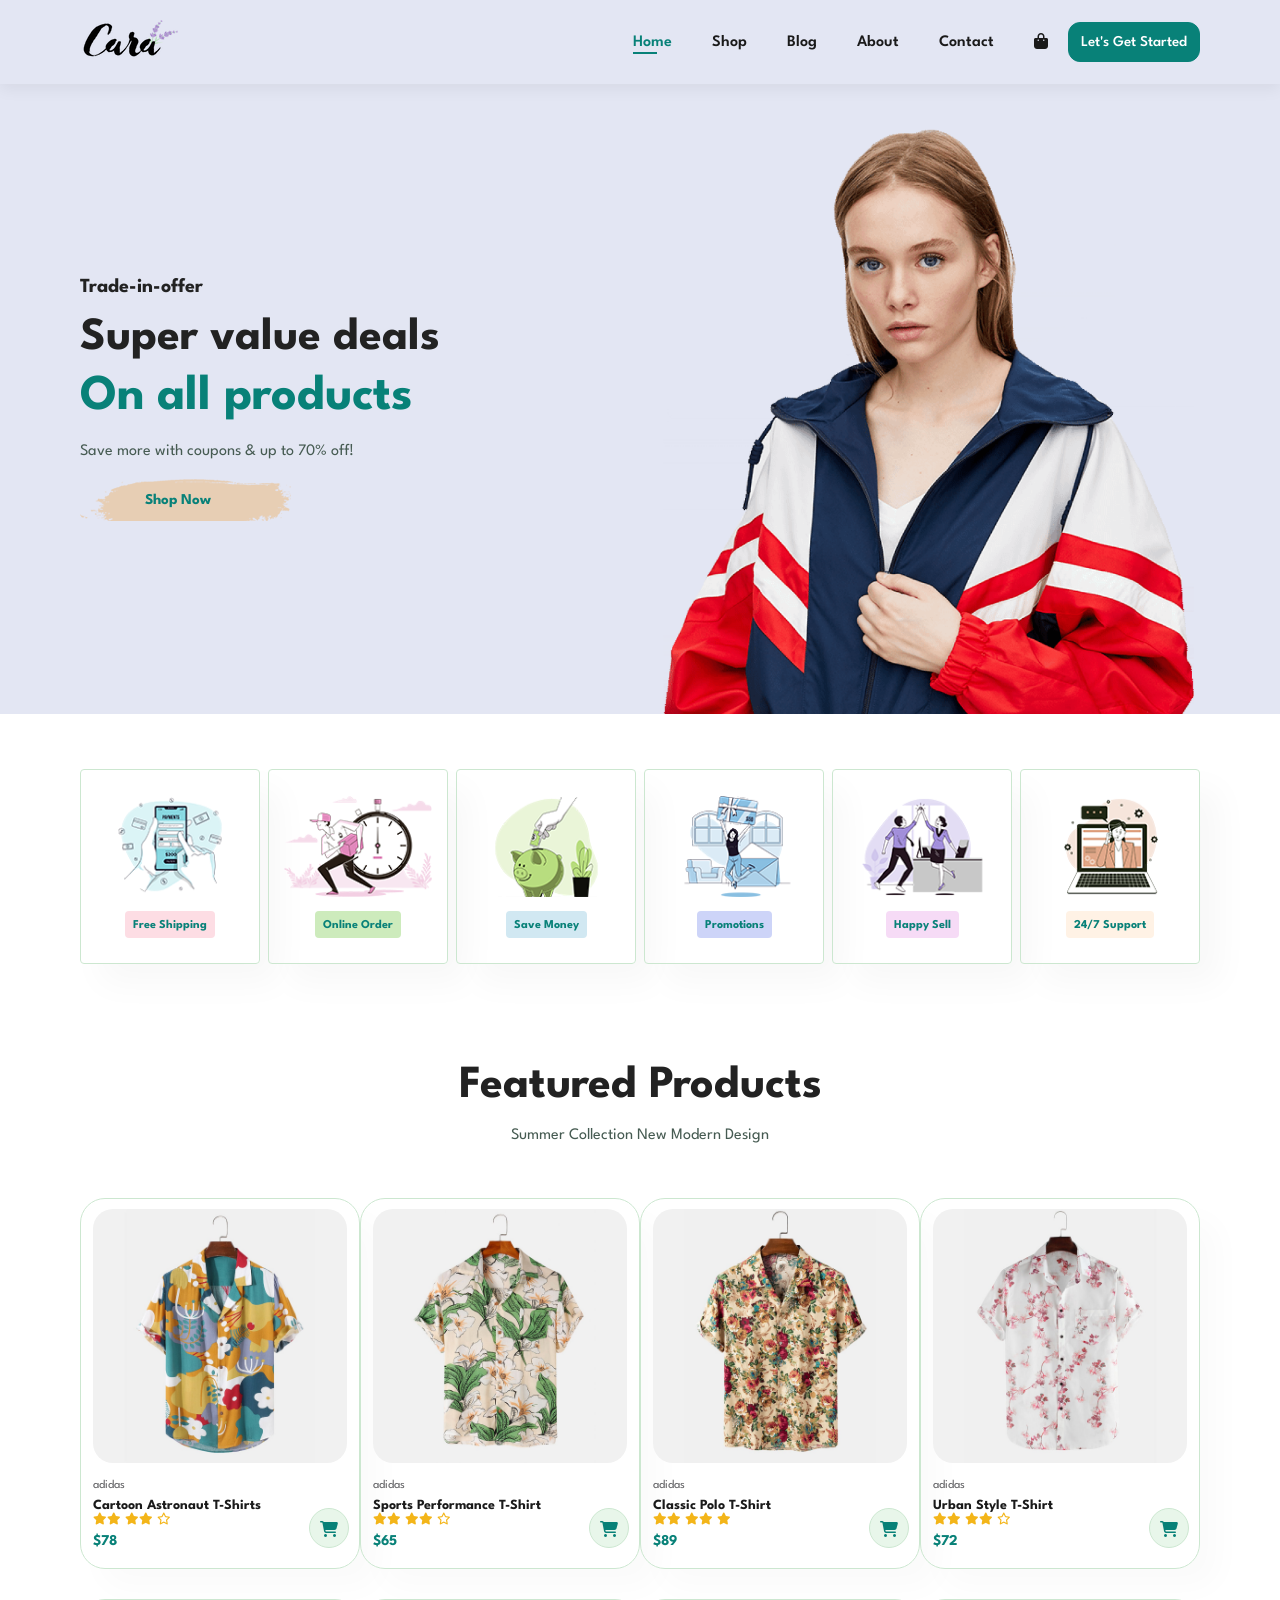
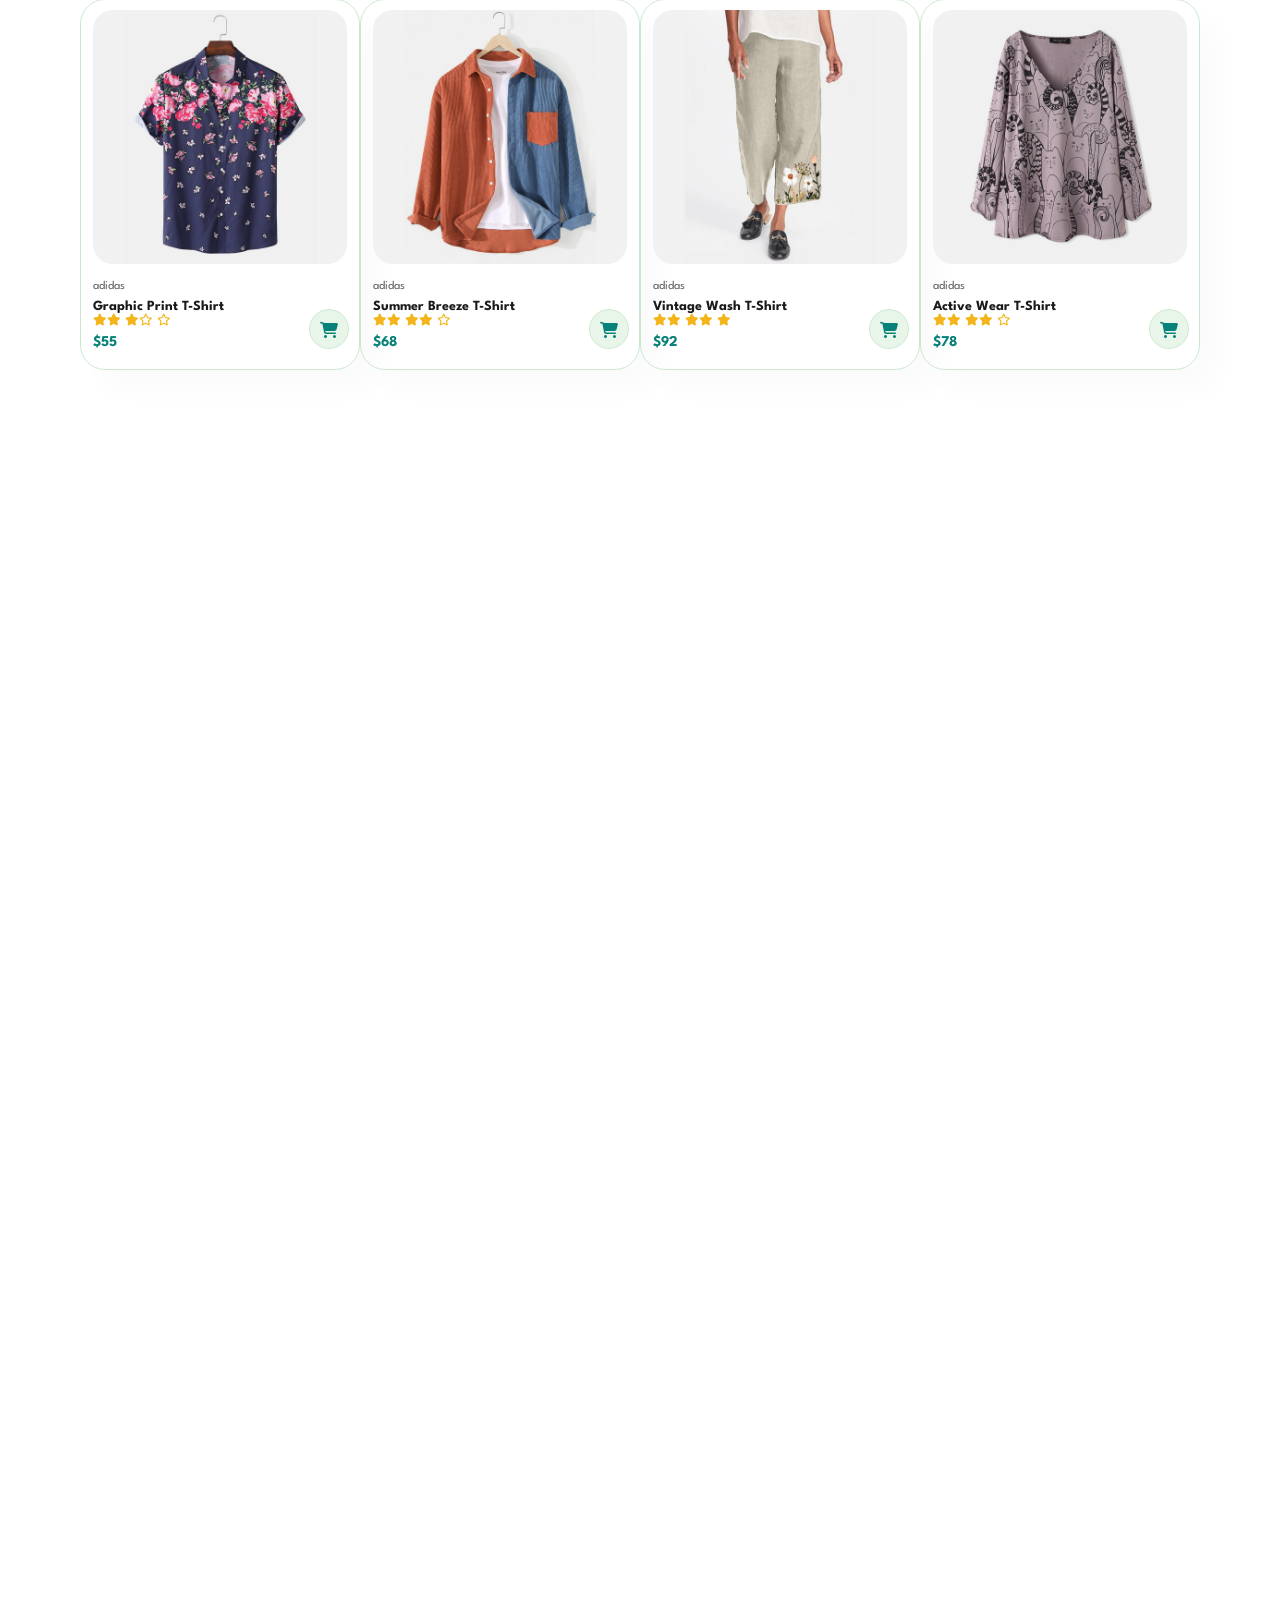
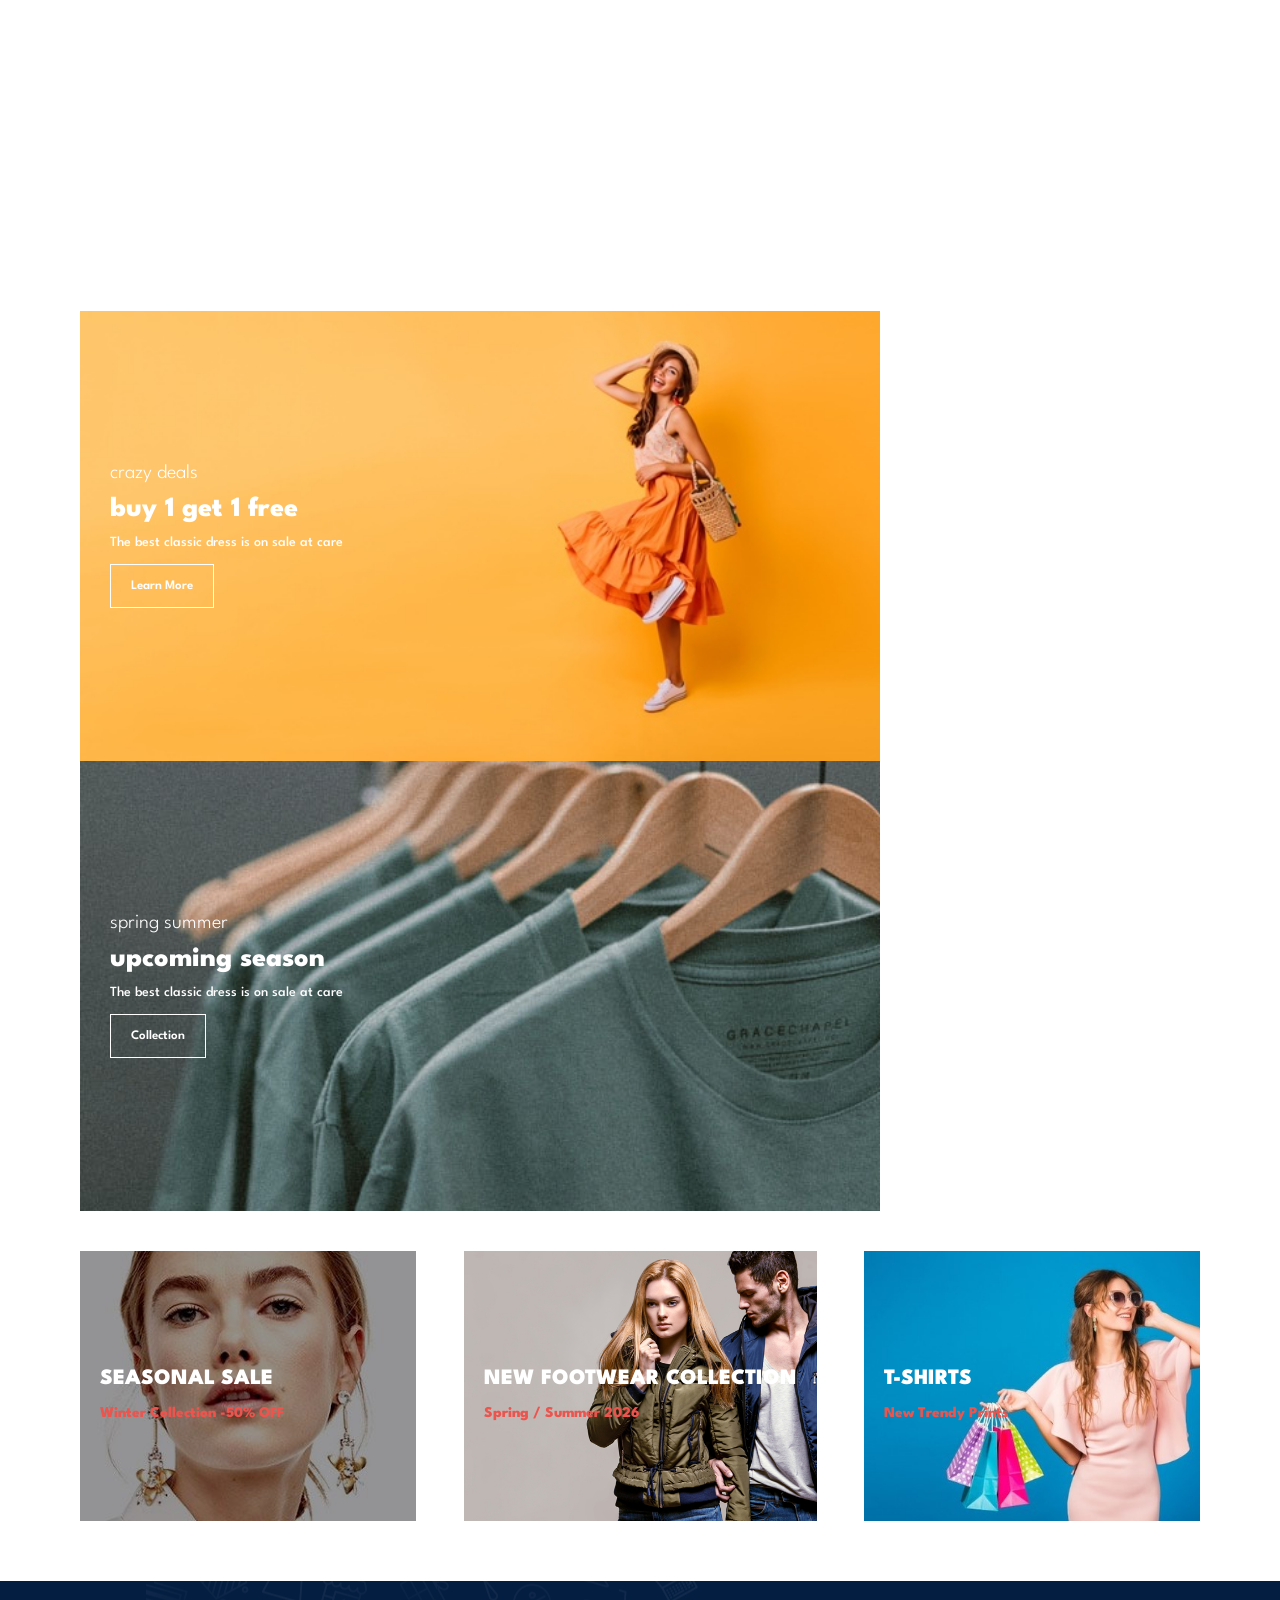
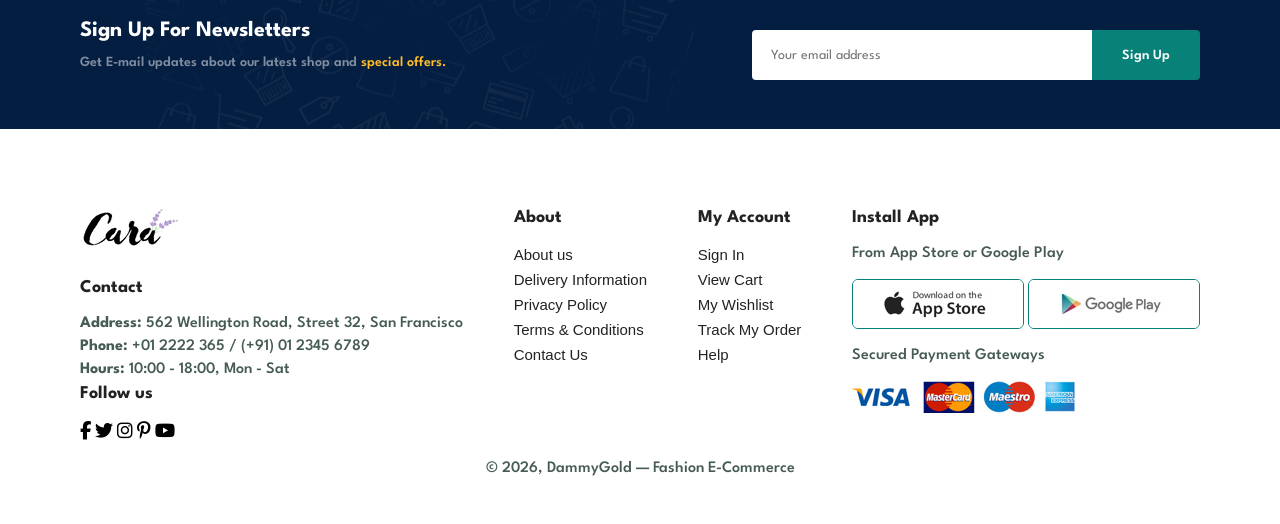
==== commit 2d58be80: "feat: implement user-specific dashboard data management, add shop filtering UI, and introduce admin " ====
--- a/index.html
+++ b/index.html
@@ -232,8 +232,8 @@
     </section>
 
     <section id="banner" class="section-m1 scroll-reveal">
-        <h4>Repair Services</h4>
-        <h2>Up to <span>70% off</span> - All T-Shirts &amp; Accessories</h2>
+        <h4>Members-Only Deals</h4>
+        <h2>Up to <span>70% off</span> — All T-Shirts &amp; Accessories</h2>
         <button class="normal" onclick="window.location.href='shop.html'">Explore More</button>
     </section>
 
--- a/style.css
+++ b/style.css
@@ -1403,4 +1403,88 @@
     border-top: 1px solid #e2e9e1;
     padding-top: 15px;
     margin-bottom: 0;
+}
+
+/* Shop Filter Bar Styling */
+.filter-bar {
+    display: flex;
+    justify-content: space-between;
+    align-items: center;
+    flex-wrap: wrap;
+    gap: 16px;
+    background: #fcfcfc;
+    border: 1px solid #e2e9e1;
+    padding: 16px 24px;
+    border-radius: 12px;
+    margin-bottom: 20px;
+    box-shadow: 0 4px 15px rgba(0,0,0,0.02);
+}
+
+.filter-bar .search-box {
+    display: flex;
+    align-items: center;
+    gap: 10px;
+    background: #fff;
+    border: 1px solid #dcdcdc;
+    padding: 10px 16px;
+    border-radius: 8px;
+    width: 100%;
+    max-width: 320px;
+    transition: all 0.3s ease;
+}
+
+.filter-bar .search-box:focus-within {
+    border-color: #088178;
+    box-shadow: 0 0 0 3px rgba(8, 129, 120, 0.1);
+}
+
+.filter-bar .search-box i {
+    color: #888;
+    font-size: 14px;
+}
+
+.filter-bar .search-box input {
+    border: none;
+    outline: none;
+    width: 100%;
+    font-size: 14px;
+    color: #222;
+}
+
+.filter-bar .filter-controls {
+    display: flex;
+    gap: 12px;
+    align-items: center;
+    flex-wrap: wrap;
+}
+
+.filter-bar .filter-controls select {
+    padding: 10px 16px;
+    border: 1px solid #dcdcdc;
+    background: #fff;
+    color: #444;
+    border-radius: 8px;
+    font-size: 14px;
+    outline: none;
+    cursor: pointer;
+    transition: all 0.3s ease;
+}
+
+.filter-bar .filter-controls select:focus {
+    border-color: #088178;
+}
+
+@media (max-width: 768px) {
+    .filter-bar {
+        flex-direction: column;
+        align-items: stretch;
+    }
+    .filter-bar .search-box {
+        max-width: 100%;
+    }
+    .filter-bar .filter-controls {
+        display: grid;
+        grid-template-columns: 1fr 1fr;
+        gap: 10px;
+    }
 }
